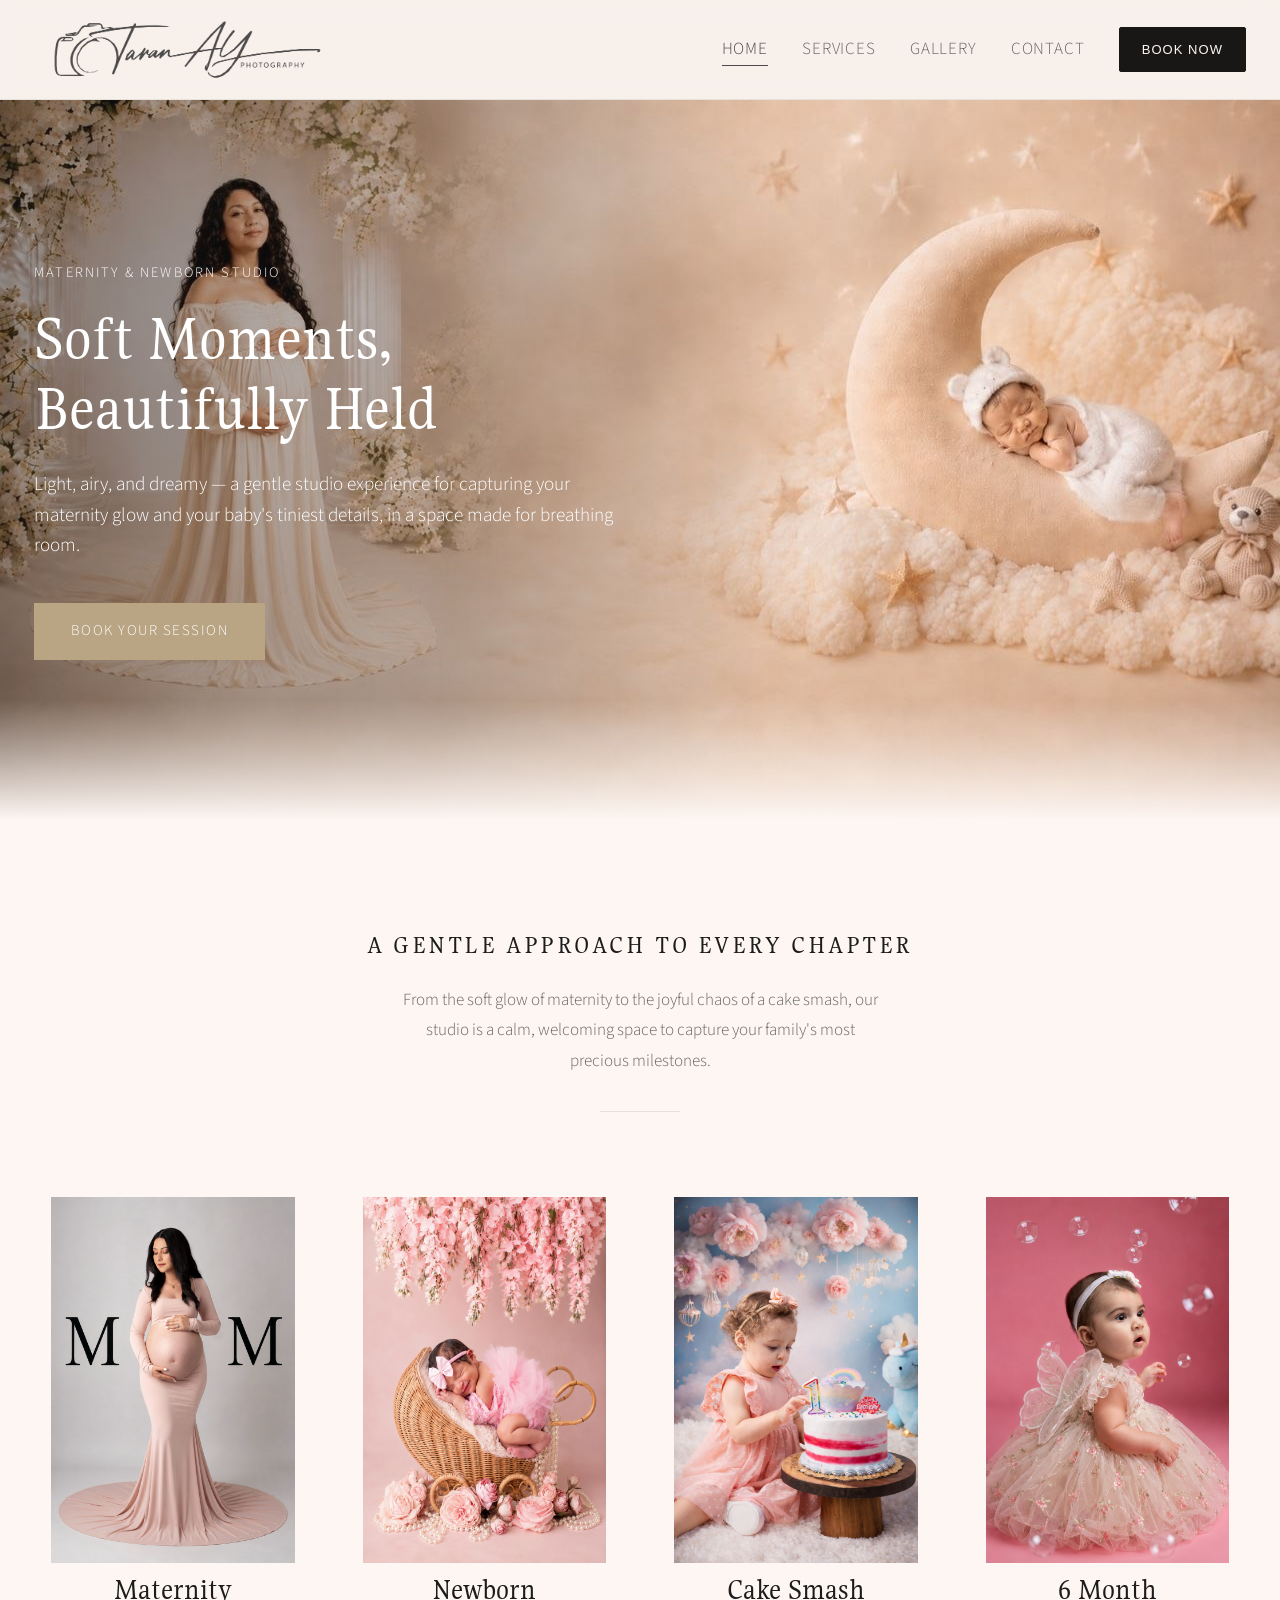
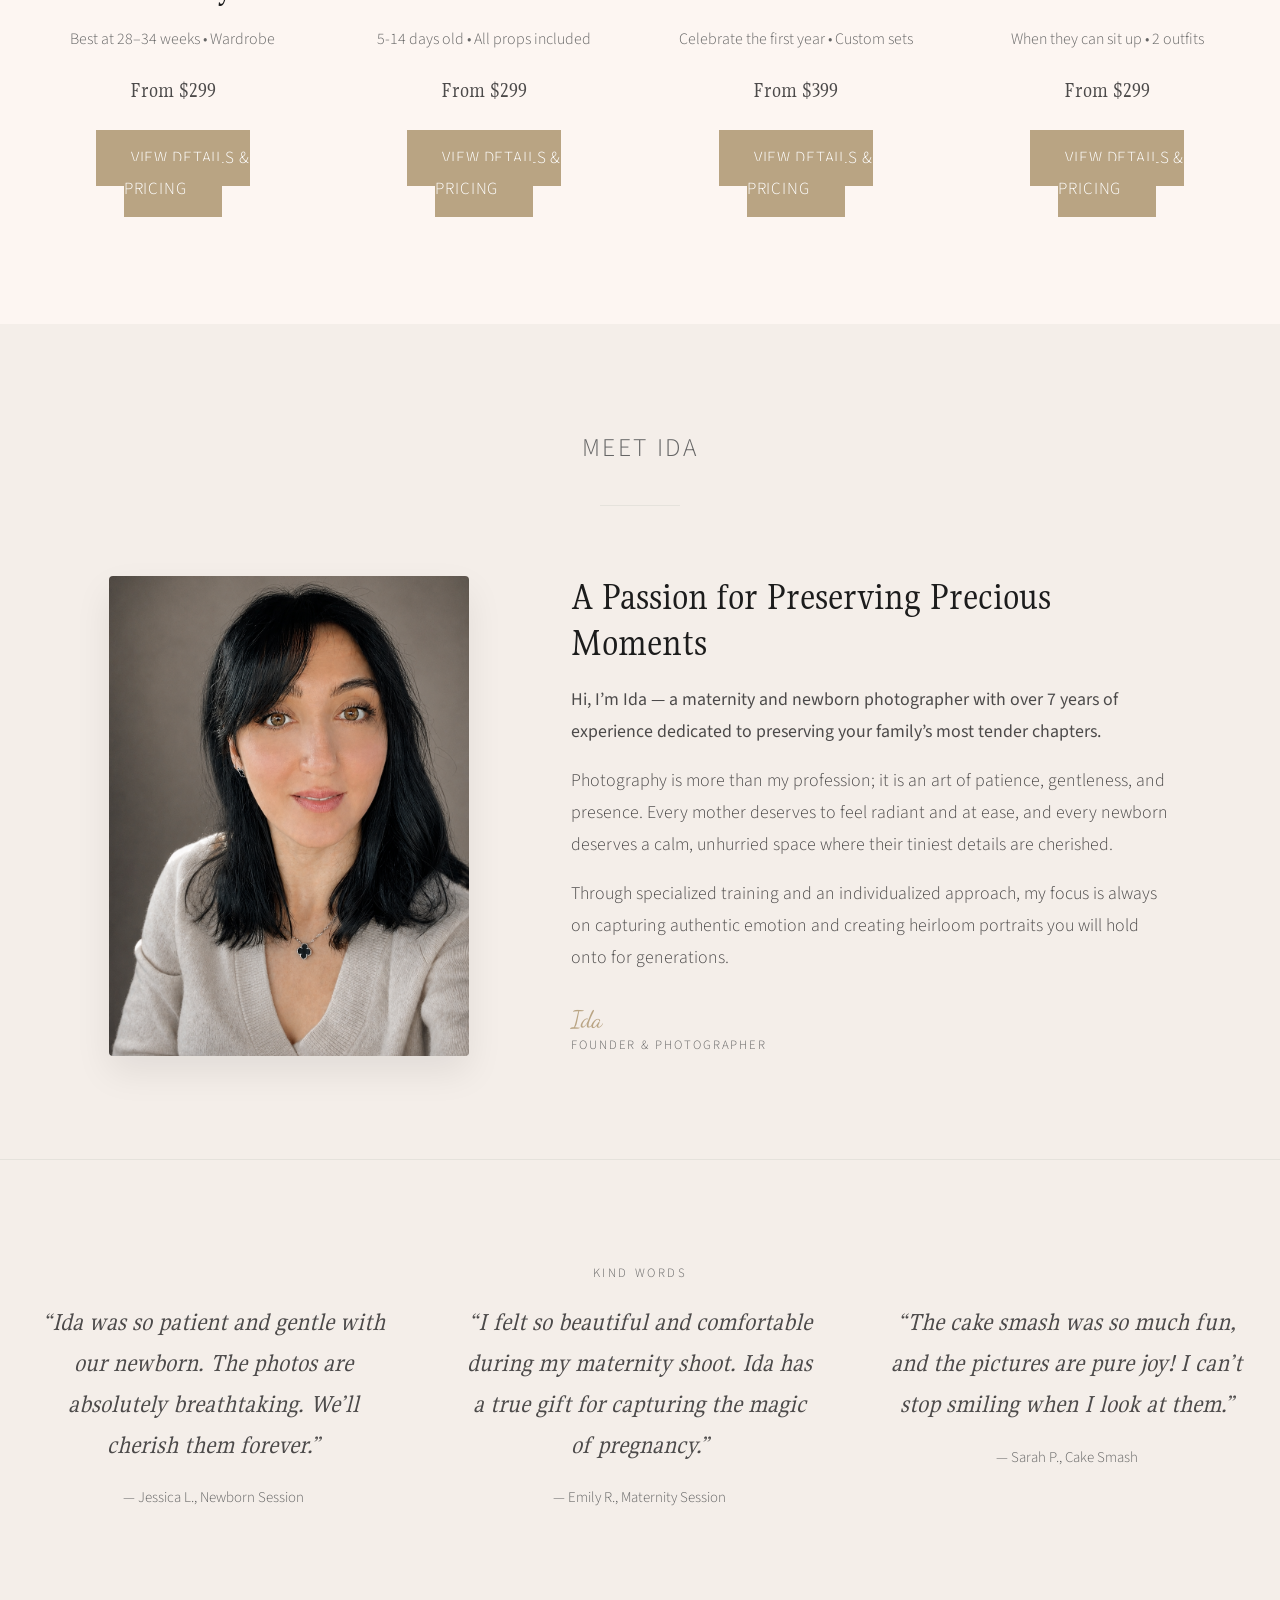
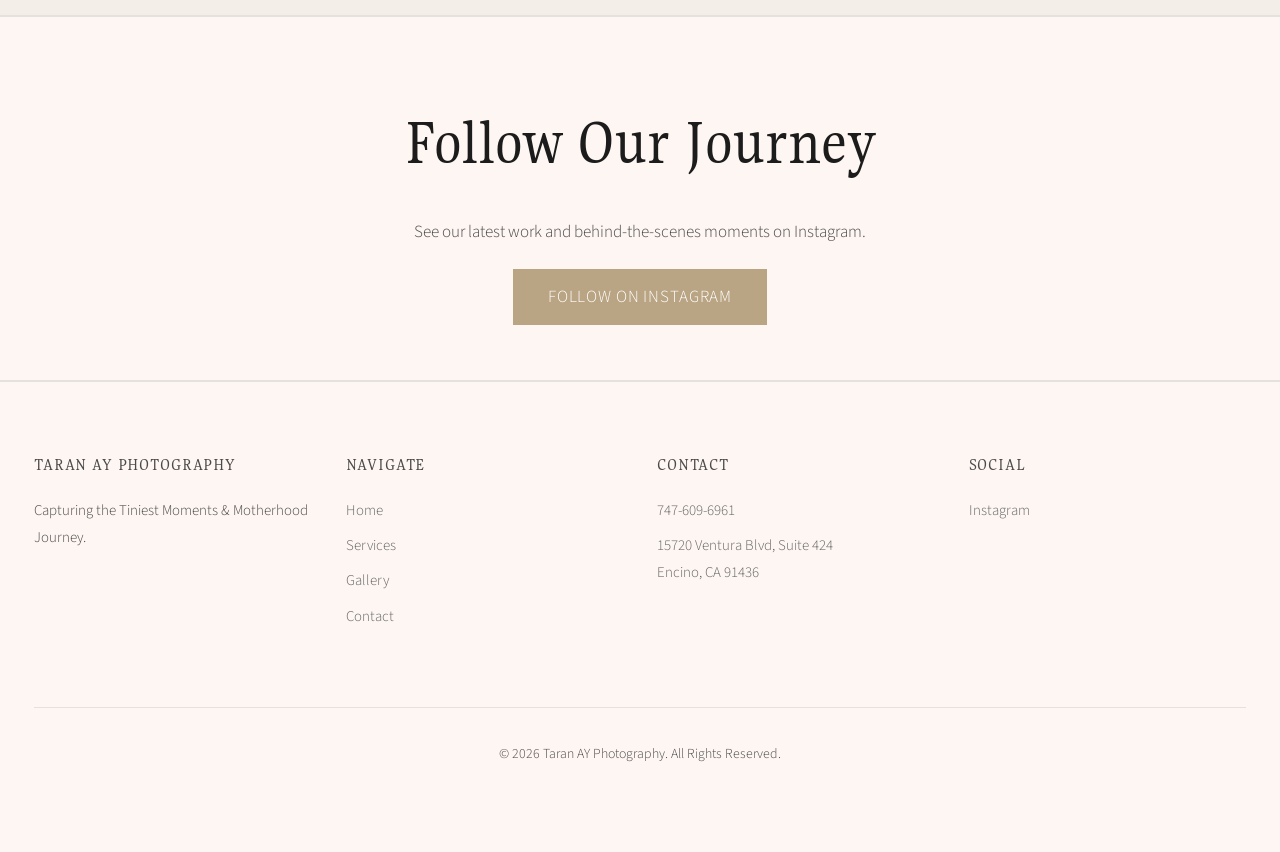
==== index.html @ 3095416c "Updated intro image." ====
<!DOCTYPE html>
<html lang="en">
<head>
  <meta charset="UTF-8">
  <meta name="viewport" content="width=device-width, initial-scale=1.0">
  <meta name="description" content="Taran AY Photography specializes in newborn, maternity, and cake smash photography.">
  <title>Taran AY Photography — Newborn, Maternity & Cake Smash</title>
  <link rel="preconnect" href="https://fonts.googleapis.com">
  <link rel="preconnect" href="https://fonts.gstatic.com" crossorigin>
  <link href="https://fonts.googleapis.com/css2?family=Gupter:wght@400&family=Source+Sans+Pro:wght@300&family=Dancing+Script:wght@400&display=swap" rel="stylesheet">
  <link rel="stylesheet" href="/css/styles.css">
</head>
<body>

  <header class="header">
    <div class="header__inner">
      <a href="/" class="logo">
        <img src="/images/logo.png" alt="Taran AY Photography Logo">
      </a>
      <nav class="nav" aria-label="Main navigation">
        <ul class="nav__list">
          <li><a href="/" class="nav__link">Home</a></li>
          <li><a href="/services" class="nav__link">Services</a></li>
          <li><a href="/gallery" class="nav__link">Gallery</a></li>
          <li><a href="/contact" class="nav__link">Contact</a></li>
          <li><a href="https://n1458700.alteg.io/" class="btn ms_booking">Book Now</a></li>
        </ul>
      </nav>
      <button class="menu-toggle" aria-label="Open menu" aria-expanded="false">
        <span class="menu-toggle__bar"></span>
        <span class="menu-toggle__bar"></span>
        <span class="menu-toggle__bar"></span>
      </button>
    </div>
  </header>

  <nav class="mobile-nav" aria-label="Mobile navigation">
    <ul class="mobile-nav__list">
      <li><a href="/" class="mobile-nav__link">Home</a></li>
      <li><a href="/services" class="mobile-nav__link">Services</a></li>
      <li><a href="/gallery" class="mobile-nav__link">Gallery</a></li>
      <li><a href="/contact" class="mobile-nav__link">Contact</a></li>
      <li><a href="https://n1458700.alteg.io/" class="btn ms_booking" style="margin-top: 1rem;">Book Now</a></li>
    </ul>
  </nav>

  <main>
    <section class="page-intro">
      <div class="page-intro__image">
        <img src="images/hero_background.jpg" alt="A beautiful vertical photograph of a mother and child">
      </div>
      <div class="page-intro__content">
        <span class="page-intro__eyebrow">Maternity &amp; Newborn Studio</span>
        <h1 class="page-intro__headline">Soft Moments, Beautifully Held</h1>
        <p class="page-intro__body">
          Light, airy, and dreamy — a gentle studio experience for capturing your maternity glow and your baby's tiniest details, in a space made for breathing room.
        </p>
        <a href="https://n1458700.alteg.io/" class="page-intro__btn">Book Your Session</a>
      </div>
    </section>

    <section class="section category-showcase-section">
      <div class="container">
        <div class="section-heading">
          <h2>A Gentle Approach to Every Chapter</h2>
          <p>From the soft glow of maternity to the joyful chaos of a cake smash, our studio is a calm, welcoming space to capture your family's most precious milestones.</p>
          <div class="divider"></div>
        </div>
        <div class="category-showcase">
          <div class="service-card">
            <a href="/services#maternity"><img src="/images/maternity.png" alt="An expectant mother during a maternity photoshoot" class="service-card__image"></a>
            <h3 class="service-card__title">Maternity</h3>
            <p class="service-card__desc">Best at 28–34 weeks • Wardrobe</p>
            <p class="service-card__price">From $299</p>
            <div class="service-card__actions">
              <a href="/services#maternity" class="btn">View Details & Pricing</a>
            </div>
          </div>
          <div class="service-card">
            <a href="/services#newborn"><img src="/images/newborn.png" alt="A sleeping newborn baby" class="service-card__image"></a>
            <h3 class="service-card__title">Newborn</h3>
            <p class="service-card__desc">5-14 days old • All props included</p>
            <p class="service-card__price">From $299</p>
            <div class="service-card__actions">
              <a href="/services#newborn" class="btn">View Details & Pricing</a>
            </div>
          </div>
          <div class="service-card">
            <a href="/services#cakesmash"><img src="/images/cakesmash.png" alt="A baby enjoying a cake smash" class="service-card__image"></a>
            <h3 class="service-card__title">Cake Smash</h3>
            <p class="service-card__desc">Celebrate the first year • Custom sets</p>
            <p class="service-card__price">From $399</p>
            <div class="service-card__actions">
              <a href="/services#cakesmash" class="btn">View Details & Pricing</a>
            </div>
          </div>
          <div class="service-card">
            <a href="/services#milestone"><img src="/images/6_month.png" alt="A 6-month old baby milestone photo" class="service-card__image"></a>
            <h3 class="service-card__title">6 Month</h3>
            <p class="service-card__desc">When they can sit up • 2 outfits</p>
            <p class="service-card__price">From $299</p>
            <div class="service-card__actions">
              <a href="/services#milestone" class="btn">View Details & Pricing</a>
            </div>
          </div>
        </div>
      </div>
    </section>

    <section class="section about-me section--alternate" id="about">
  <div class="container">
    <div class="section-heading">
      <h2 class="eyebrow">Meet Ida</h2>
      <div class="divider"></div>
    </div>

    <div class="about-me__grid">
      <div class="about-me__image-wrapper">
        <img src="/images/ida-portrait.png" alt="Portrait of Ida, Maternity and Newborn Photographer" class="about-me__image">
      </div>

      <div class="about-me__content">
        <h3 class="about-me__title">A Passion for Preserving Precious Moments</h3>

        <p class="about-me__lead">
          Hi, I’m Ida — a maternity and newborn photographer with over 7 years of experience dedicated to preserving your family’s most tender chapters.
        </p>

        <p>
          Photography is more than my profession; it is an art of patience, gentleness, and presence. Every mother deserves to feel radiant and at ease, and every newborn deserves a calm, unhurried space where their tiniest details are cherished.
        </p>

        <p>
          Through specialized training and an individualized approach, my focus is always on capturing authentic emotion and creating heirloom portraits you will hold onto for generations.
        </p>

        <div class="about-me__footer">
          <span class="about-me__signature">Ida</span>
          <span class="about-me__role">Founder & Photographer</span>
        </div>
      </div>
    </div>
  </div>
</section>

    <section class="section testimonials section--alternate">
        <div class="container">
            <h2 class="text-center eyebrow">Kind Words</h2>
            <div class="testimonials__grid">
                <div class="testimonial-card">
                    <blockquote>“Ida was so patient and gentle with our newborn. The photos are absolutely breathtaking. We’ll cherish them forever.”</blockquote>
                    <cite>— Jessica L., Newborn Session</cite>
                </div>
                <div class="testimonial-card">
                    <blockquote>“I felt so beautiful and comfortable during my maternity shoot. Ida has a true gift for capturing the magic of pregnancy.”</blockquote>
                    <cite>— Emily R., Maternity Session</cite>
                </div>
                <div class="testimonial-card">
                    <blockquote>“The cake smash was so much fun, and the pictures are pure joy! I can’t stop smiling when I look at them.”</blockquote>
                    <cite>— Sarah P., Cake Smash</cite>
                </div>
            </div>
        </div>
    </section>

    <section class="cta-banner">
      <div class="container">
        <h2>Follow Our Journey</h2>
        <p>See our latest work and behind-the-scenes moments on Instagram.</p>
        <a href="https://www.instagram.com/taran_ay_photography/" class="btn" target="_blank" rel="noopener noreferrer">Follow on Instagram</a>
      </div>
    </section>
  </main>

  <footer class="footer">
    <div class="container">
      <div class="footer__grid">
        <div class="footer__column">
          <h4>Taran AY Photography</h4>
          <p>Capturing the Tiniest Moments & Motherhood Journey.</p>
        </div>
        <div class="footer__column">
          <h4>Navigate</h4>
          <ul>
            <li><a href="/">Home</a></li>
            <li><a href="/services">Services</a></li>
            <li><a href="/gallery">Gallery</a></li>
            <li><a href="/contact">Contact</a></li>
          </ul>
        </div>
        <div class="footer__column">
          <h4>Contact</h4>
          <ul>
            <li><a href="tel:747-609-6961">747-609-6961</a></li>
            <li>15720 Ventura Blvd, Suite 424<br>Encino, CA 91436</li>
          </ul>
        </div>
        <div class="footer__column">
          <h4>Social</h4>
          <div class="footer-social">
            <a href="https://www.instagram.com/taran_ay_photography/" target="_blank" rel="noopener noreferrer">Instagram</a>
          </div>
        </div>
      </div>
      <div class="footer__bottom">
        <p>&copy; <span id="year"></span> Taran AY Photography. All Rights Reserved.</p>
      </div>
    </div>
  </footer>
  <script type="text/javascript" src="https://w1458700.alteg.io/widgetJS" charset="UTF-8"></script>
  <script src="/js/main.js"></script>
</body>
</html>
---- css/styles.css ----
/* =============================================
   Taran AY Photography — Global Stylesheet
   ============================================= */

/* --- CSS Custom Properties --- */
:root {
  --color-bg: #fdf6f2;
  --color-text: #4c4a4a;
  --color-text-secondary: #666666;
  --color-accent: #b9a483;
  --color-border: #E5E2DC;
  --color-white: #FFFFFF;
  --color-cta-dark: #181716;
  --color-headings: #1C1C1C;
  --color-bg-alt: #F4EEE9;

  --font-heading: 'Gupter', serif;
  --font-body: 'Source Sans Pro', sans-serif;
  --font-script: 'Dancing Script', cursive;

  --space-xs: 0.5rem;
  --space-sm: 1rem;
  --space-md: 2rem;
  --space-lg: 4rem;
  --space-xl: 6rem;

  --header-height: 100px;
  --transition: 0.4s cubic-bezier(0.25, 0.8, 0.25, 1);
  --max-width: 1400px;
}

/* --- Reset & Base --- */
*, *::before, *::after { box-sizing: border-box; margin: 0; padding: 0; }
html { scroll-behavior: smooth; font-size: 17px; }
body {
  font-family: var(--font-body);
  font-weight: 300;
  line-height: 1.8;
  color: var(--color-text);
  background-color: var(--color-bg);
  -webkit-font-smoothing: antialiased;
  -moz-osx-font-smoothing: grayscale;
}
img { max-width: 100%; height: auto; display: block; }
a { color: inherit; text-decoration: none; }
ul { list-style: none; }
button { font-family: inherit; cursor: pointer; border: none; background: none; }

/* --- Typography --- */
h1, h2, h3, h4 {
  font-family: var(--font-heading);
  font-weight: 400;
  color: var(--color-headings);
}
h1 { font-size: clamp(3rem, 6vw, 5.5rem); }
h2 { font-size: clamp(2.5rem, 5vw, 4rem); }
h3 { font-size: clamp(1.75rem, 4vw, 2.5rem); }
h4 { font-size: clamp(1.25rem, 3vw, 1.75rem); }
p { margin-bottom: var(--space-sm); color: var(--color-text); }
.lead { font-size: 1.125rem; max-width: 60ch; color: var(--color-text-secondary); }
.eyebrow {
  font-family: var(--font-body);
  font-size: 0.75rem;
  font-weight: 300;
  letter-spacing: 0.2em;
  text-transform: uppercase;
  margin-bottom: var(--space-sm);
  color: var(--color-text-secondary);
}
a.text-link {
  color: var(--color-text);
  border-bottom: 1px solid var(--color-text);
  transition: opacity var(--transition);
}
a.text-link:hover {
  opacity: 0.7;
}

/* --- Layout & Utilities --- */
.container { width: 100%; max-width: var(--max-width); margin: 0 auto; padding: 0 var(--space-md); }
.section { padding: var(--space-xl) 0; background-color: var(--color-bg); }
.section--alternate { background-color: var(--color-bg-alt); }
.text-center { text-align: center; }
.divider { width: 80px; height: 1px; background-color: var(--color-border); margin: var(--space-md) auto; }
main { padding-top: var(--header-height); }

/* --- Header & Navigation --- */
.header { position: fixed; top: 0; left: 0; right: 0; z-index: 1000; height: var(--header-height); background-color: rgba(247, 239, 234, 0.85); backdrop-filter: blur(10px); -webkit-backdrop-filter: blur(10px); border-bottom: 1px solid var(--color-border); }
.header__inner { display: flex; align-items: center; justify-content: space-between; height: 100%; padding: 0 var(--space-md); max-width: var(--max-width); margin: 0 auto; }
.logo img { height: 140px; width: auto; }
.nav { display: none; }
.nav__list { display: flex; align-items: center; gap: var(--space-md); }
.nav__link {
  font-size: 1rem;
  letter-spacing: 0.05em;
  text-transform: uppercase;
  transition: color var(--transition);
  padding-bottom: 4px;
  border-bottom: 1px solid transparent;
  color: var(--color-text-secondary);
}
.nav__link:hover { opacity: 0.7; }
.nav__link.nav-active {
  color: var(--color-text);
  border-bottom: 1px solid var(--color-text);
}


/* --- Buttons & CTAs --- */
.btn { font-size: 1rem; letter-spacing: 0.05em; text-transform: uppercase; padding: 0.875rem 2rem; border: 1px solid var(--color-accent); background-color: var(--color-accent); color: var(--color-white); transition: all var(--transition); }
.btn:hover { background-color: transparent; color: var(--color-accent); }

.nav .btn {
  background: var(--color-cta-dark);
  color: var(--color-bg);
  border-color: var(--color-cta-dark);
  padding: 10px 22px;
  border-radius: 2px;
  font-family: 'Montserrat', sans-serif;
  font-size: 13px;
  letter-spacing: .08em;
  min-height: 44px;
  display: inline-flex;
  align-items: center;
}
.nav .btn:hover {
  background: var(--color-accent);
  color: var(--color-white);
  border-color: var(--color-accent);
}

.cta-trust {
  font-size: 12px;
  color: var(--color-text-secondary);
  margin-top: 8px;
  text-align: center;
}

/* --- Mobile Menu --- */
.menu-toggle { display: flex; flex-direction: column; justify-content: center; gap: 6px; width: 28px; height: 28px; z-index: 1001; }
.menu-toggle__bar { display: block; width: 100%; height: 1px; background-color: var(--color-text); transition: transform 0.3s ease, opacity 0.3s ease; }
.menu-toggle--open .menu-toggle__bar:nth-child(1) { transform: translateY(7px) rotate(45deg); }
.menu-toggle--open .menu-toggle__bar:nth-child(2) { opacity: 0; }
.menu-toggle--open .menu-toggle__bar:nth-child(3) { transform: translateY(-7px) rotate(-45deg); }
.mobile-nav { position: fixed; inset: 0; z-index: 999; background-color: var(--color-bg); display: flex; flex-direction: column; align-items: center; justify-content: center; opacity: 0; visibility: hidden; transition: opacity var(--transition), visibility var(--transition); }
.mobile-nav--open { opacity: 1; visibility: visible; }
.mobile-nav__list { text-align: center; }
.mobile-nav__link { display: block; font-size: 2.5rem; padding: var(--space-xs) 0; }

@media (min-width: 768px) {
  .nav { display: block; }
  .menu-toggle { display: none; }
}

/* --- Page Intro Section --- */
.page-intro {
  padding: var(--space-lg) var(--space-md);
  background-color: var(--color-bg);
  display: flex;
  flex-direction: column;
  align-items: center;
}

.page-intro__image {
  display: block; /* Show on mobile */
  width: 100%;
  max-width: 600px;
  margin-bottom: var(--space-lg);
}

.page-intro__image img {
  box-shadow: none;
}

.page-intro__content {
  text-align: left;
  width: 100%;
  max-width: 600px;
}

@media (max-width: 767px) {
  .page-intro {
    padding: var(--space-md) var(--space-sm);
  }
  .page-intro__image {
    margin-bottom: var(--space-md);
  }
  .page-intro__content {
    padding-right: 90px; /* clears the floating widget's footprint */
  }
  .page-intro__body {
    margin-bottom: var(--space-sm);
  }
}

@media (min-width: 992px) {
  .page-intro {
    background-image: url('/images/hero_background.jpg');
    background-size: cover;
    background-position: center 15%;
    min-height: 80vh;
    min-height: max(80vh, 700px);
    align-items: flex-start;
    justify-content: center;
    position: relative;
  }
  .page-intro__image {
    display: none; /* Hide on desktop */
  }
  .page-intro::before {
    content: "";
    position: absolute;
    inset: 0;
    background: linear-gradient(
      to right,
      rgba(28,28,28,0.45) 0%,
      rgba(28,28,28,0.25) 35%,
      transparent 60%
    );
    z-index: 1;
  }
  .page-intro::after {
    content: "";
    position: absolute;
    left: 0; right: 0; bottom: 0;
    height: 120px;
    background: linear-gradient(to bottom, transparent, var(--color-bg));
    z-index: 1;
    pointer-events: none;
  }
  .page-intro__content {
    position: relative;
    z-index: 2;
  }
  .page-intro__eyebrow,
  .page-intro__headline,
  .page-intro__body {
    color: var(--color-white);
  }
  .page-intro__btn {
    background-color: var(--color-cta-dark);
    border-color: var(--color-cta-dark);
    color: var(--color-white);
  }
  .page-intro__btn:hover {
    background-color: var(--color-accent);
    border-color: var(--color-accent);
  }
}

.page-intro__eyebrow {
  display: block;
  font-size: 0.85rem;
  letter-spacing: 0.15em;
  text-transform: uppercase;
  margin-bottom: 1rem;
}

.page-intro__headline {
  font-size: clamp(2.5rem, 5vw, 4rem);
  line-height: 1.1;
  font-weight: 400;
  margin-bottom: 1.5rem;
}

.page-intro__body {
  font-size: 1.125rem;
  line-height: 1.6;
  margin-bottom: 2.5rem;
}

.page-intro__btn {
  display: inline-block;
  padding: 14px 36px;
  background-color: var(--color-accent);
  border: 1px solid var(--color-accent);
  color: var(--color-white);
  text-transform: uppercase;
  letter-spacing: 0.1em;
  font-size: 0.875rem;
  text-decoration: none;
  transition: all 0.3s ease;
}

.page-intro__btn:hover {
  background-color: transparent;
  color: var(--color-accent);
}

/* --- Section Heading --- */
.section-heading {
  text-align: center;
  margin-bottom: var(--space-lg);
}
.section-heading h2 {
  font-size: 1.5rem;
  letter-spacing: 0.1em;
  text-transform: uppercase;
  margin-bottom: var(--space-sm);
}
.section-heading p {
  max-width: 60ch;
  margin-left: auto;
  margin-right: auto;
  color: var(--color-text-secondary);
}
.section-heading .divider {
  margin-top: var(--space-md);
}


/* --- About Me Section --- */
.about-me__grid {
  display: grid;
  grid-template-columns: 1fr;
  gap: var(--space-lg);
  align-items: center;
}
@media (min-width: 768px) {
  .about-me__grid {
   grid-template-columns: 360px minmax(auto, 600px);
   justify-content: center; /* Centers the image and text block together */
   gap: var(--space-xl);
  }
}
.about-me__image-wrapper {
  position: relative;
  max-width: 360px;
  margin: 0 auto;
}
.about-me__image {
  position: relative;
  z-index: 1;
  aspect-ratio: 3 / 4;
  object-fit: cover;
  border-radius: 4px;
  box-shadow: 0 16px 36px rgba(0, 0, 0, 0.08);
}

.about-me__title {
  font-size: clamp(1.8rem, 3vw, 2.5rem); /* Slightly larger */
  margin-bottom: var(--space-sm);
  line-height: 1.2;
}

.about-me__lead {
  font-size: 1.2rem; /* Increased size */
  line-height: 1.6;
  color: var(--color-headings);
  margin-bottom: var(--space-md); /* More breathing room below */
  font-weight: 400; /* Bump up from the global 300 to add contrast */
}

.about-me__content p {
  font-size: 1.05rem; /* Slight bump in readability */
  line-height: 1.8;
  color: var(--color-text);
  margin-bottom: var(--space-sm);
}

.about-me__footer {
  margin-top: var(--space-md);
  display: flex;
  flex-direction: column;
  gap: 2px;
}

.about-me__signature {
  font-family: var(--font-script);
  font-size: 1.4rem;
  color: var(--color-accent);
  line-height: 1;
}

.about-me__role {
  font-size: 0.75rem;
  letter-spacing: 0.15em;
  text-transform: uppercase;
  color: var(--color-text-secondary);
}

/* --- Category Showcase (Home) --- */
.category-showcase {
  display: grid;
  grid-template-columns: repeat(2, 1fr);
  gap: var(--space-md);
}
@media (min-width: 992px) {
  .category-showcase {
    grid-template-columns: repeat(4, 1fr);
  }
}
.category-card { position: relative; text-align: center; }
.category-card__image {
  aspect-ratio: 3 / 4;
  object-fit: cover;
  margin-bottom: var(--space-sm);
}
.service-card {
  text-align: center;
  display: flex;
  flex-direction: column;
  padding: var(--space-sm);
}
.service-card__title {
  font-size: 1.75rem;
  margin-bottom: var(--space-xs);
}
.service-card__desc {
  font-size: 0.9375rem;
  color: var(--color-text-secondary);
}
.service-card__price {
  font-size: 1.25rem;
  font-family: var(--font-heading);
}
.service-card__actions {
  margin-top: auto;
  padding-top: var(--space-sm);
}
.service-card .btn {
  width: 100%;
  margin-bottom: var(--space-sm);
}
.service-card__gallery-link {
  font-size: 0.8125rem;
  letter-spacing: 0.05em;
  text-transform: uppercase;
}
.service-card__gallery-link:hover {
  opacity: 0.7;
}


/* --- Testimonials Section --- */
.testimonials {
  border-top: 1px solid var(--color-border);
  border-bottom: 1px solid var(--color-border);
}
.testimonials__grid {
  display: grid;
  grid-template-columns: 1fr;
  gap: var(--space-lg);
}
@media (min-width: 992px) {
  .testimonials__grid {
    grid-template-columns: repeat(3, 1fr);
  }
}
.testimonial-card {
  text-align: center;
}
.testimonial-card blockquote {
  font-family: var(--font-heading);
  font-style: italic;
  font-size: 1.5rem;
  line-height: 1.6;
  margin-bottom: var(--space-sm);
}
.testimonial-card cite {
  font-family: var(--font-body);
  font-size: 0.875rem;
  color: var(--color-text-secondary);
  font-style: normal;
}

/* --- CTA Banner --- */
.cta-banner { text-align: center; padding: var(--space-lg) var(--space-md); background-color: transparent; border-top: 1px solid var(--color-border); border-bottom: 1px solid var(--color-border); }
.cta-banner h2 { margin-bottom: var(--space-sm); }
.cta-banner p { margin-bottom: var(--space-md); max-width: 500px; margin-left: auto; margin-right: auto; }

/* --- Services Page --- */
.page-hero { text-align: center; padding: var(--space-lg) 0; border-bottom: 1px solid var(--color-border); }
.page-hero h1 { margin-bottom: var(--space-sm); }
.pricing-grid { display: grid; grid-template-columns: 1fr; gap: var(--space-md); }
@media (min-width: 768px) { .pricing-grid { grid-template-columns: repeat(2, 1fr); } }
.pricing-card { border: 1px solid var(--color-border); padding: var(--space-md); display: flex; flex-direction: column; background-color: var(--color-white); }
.pricing-card__header { text-align: center; border-bottom: 1px solid var(--color-border); padding-bottom: var(--space-md); margin-bottom: var(--space-md); }
.pricing-card__title { font-size: 1.25rem; text-transform: uppercase; letter-spacing: 0.1em; }
.pricing-card__price { font-size: 3rem; margin-top: var(--space-xs); }
.pricing-card__features { flex-grow: 1; margin-bottom: var(--space-md); }
.pricing-card__features li { font-size: 0.9375rem; margin-bottom: var(--space-sm); display: flex; align-items: flex-start; }
.pricing-card__features li::before { content: '•'; color: var(--color-border); margin-right: var(--space-sm); font-size: 1.25rem; line-height: 1.5; }
.pricing-card .btn { width: 100%; text-align: center; }

.service-gallery-grid {
  display: grid;
  grid-template-columns: repeat(2, 1fr);
  gap: var(--space-sm);
  margin-top: var(--space-lg);
}
@media (min-width: 768px) {
  .service-gallery-grid {
    grid-template-columns: repeat(3, 1fr);
  }
}
.service-gallery-grid img {
  aspect-ratio: 1;
  object-fit: cover;
}

/* --- Gallery Page --- */
.gallery-grid { display: grid; grid-template-columns: 1fr; gap: var(--space-sm); }
@media (min-width: 576px) { .gallery-grid { grid-template-columns: repeat(2, 1fr); } }
@media (min-width: 992px) { .gallery-grid { grid-template-columns: repeat(3, 1fr); gap: var(--space-md); } }
.gallery-item { position: relative; overflow: hidden; aspect-ratio: 3 / 4; }
.gallery-item img { width: 100%; height: 100%; object-fit: cover; transition: transform var(--transition); }
.gallery-item:hover img { transform: scale(1.05); }

/* --- Contact Page --- */
.contact-grid { display: grid; grid-template-columns: 1fr; gap: var(--space-lg); }
@media (min-width: 992px) { .contact-grid { grid-template-columns: repeat(2, 1fr); } }
.contact-details__block { margin-bottom: var(--space-md); }
.contact-details__block h4 { font-size: 0.875rem; letter-spacing: 0.15em; text-transform: uppercase; margin-bottom: var(--space-sm); }
.contact-details__block p, .contact-details__block a { font-size: 1rem; }
.social-links { display: flex; gap: var(--space-md); margin-top: var(--space-sm); }
.social-links a { text-transform: uppercase; font-size: 0.875rem; letter-spacing: 0.1em; transition: color var(--transition); }
.social-links a:hover { opacity: 0.7; }

/* --- Footer --- */
.footer {
  padding: var(--space-lg) 0;
  border-top: 1px solid var(--color-border);
  font-size: 0.875rem;
  color: var(--color-text-secondary);
}
.footer__grid {
  display: grid;
  grid-template-columns: 1fr;
  gap: var(--space-md);
  text-align: center;
}
@media (min-width: 768px) {
  .footer__grid {
    grid-template-columns: repeat(4, 1fr);
    text-align: left;
  }
}
.footer__column h4 {
  font-family: var(--font-heading);
  font-size: 1rem;
  letter-spacing: 0.05em;
  text-transform: uppercase;
  margin-bottom: var(--space-sm);
  color: var(--color-text);
}
.footer__column ul { padding: 0; list-style: none; }
.footer__column li { margin-bottom: var(--space-xs); }
.footer__column a { transition: opacity var(--transition); }
.footer__column a:hover { opacity: 0.7; }
.footer__bottom {
  margin-top: var(--space-lg);
  padding-top: var(--space-md);
  border-top: 1px solid var(--color-border);
  text-align: center;
  font-size: 0.8125rem;
}
.footer-social { display: flex; gap: var(--space-md); justify-content: center; }
@media (min-width: 768px) {
  .footer-social { justify-content: flex-start; }
}

/* --- Floating Widget Fix --- */
.y-widget-button {
  min-width: 84px;
  min-height: 84px;
  padding: 8px;
  white-space: nowrap;
  font-size: 11px;
}
body.footer-visible .y-widget-button {
  transform: translateY(-150px);
}
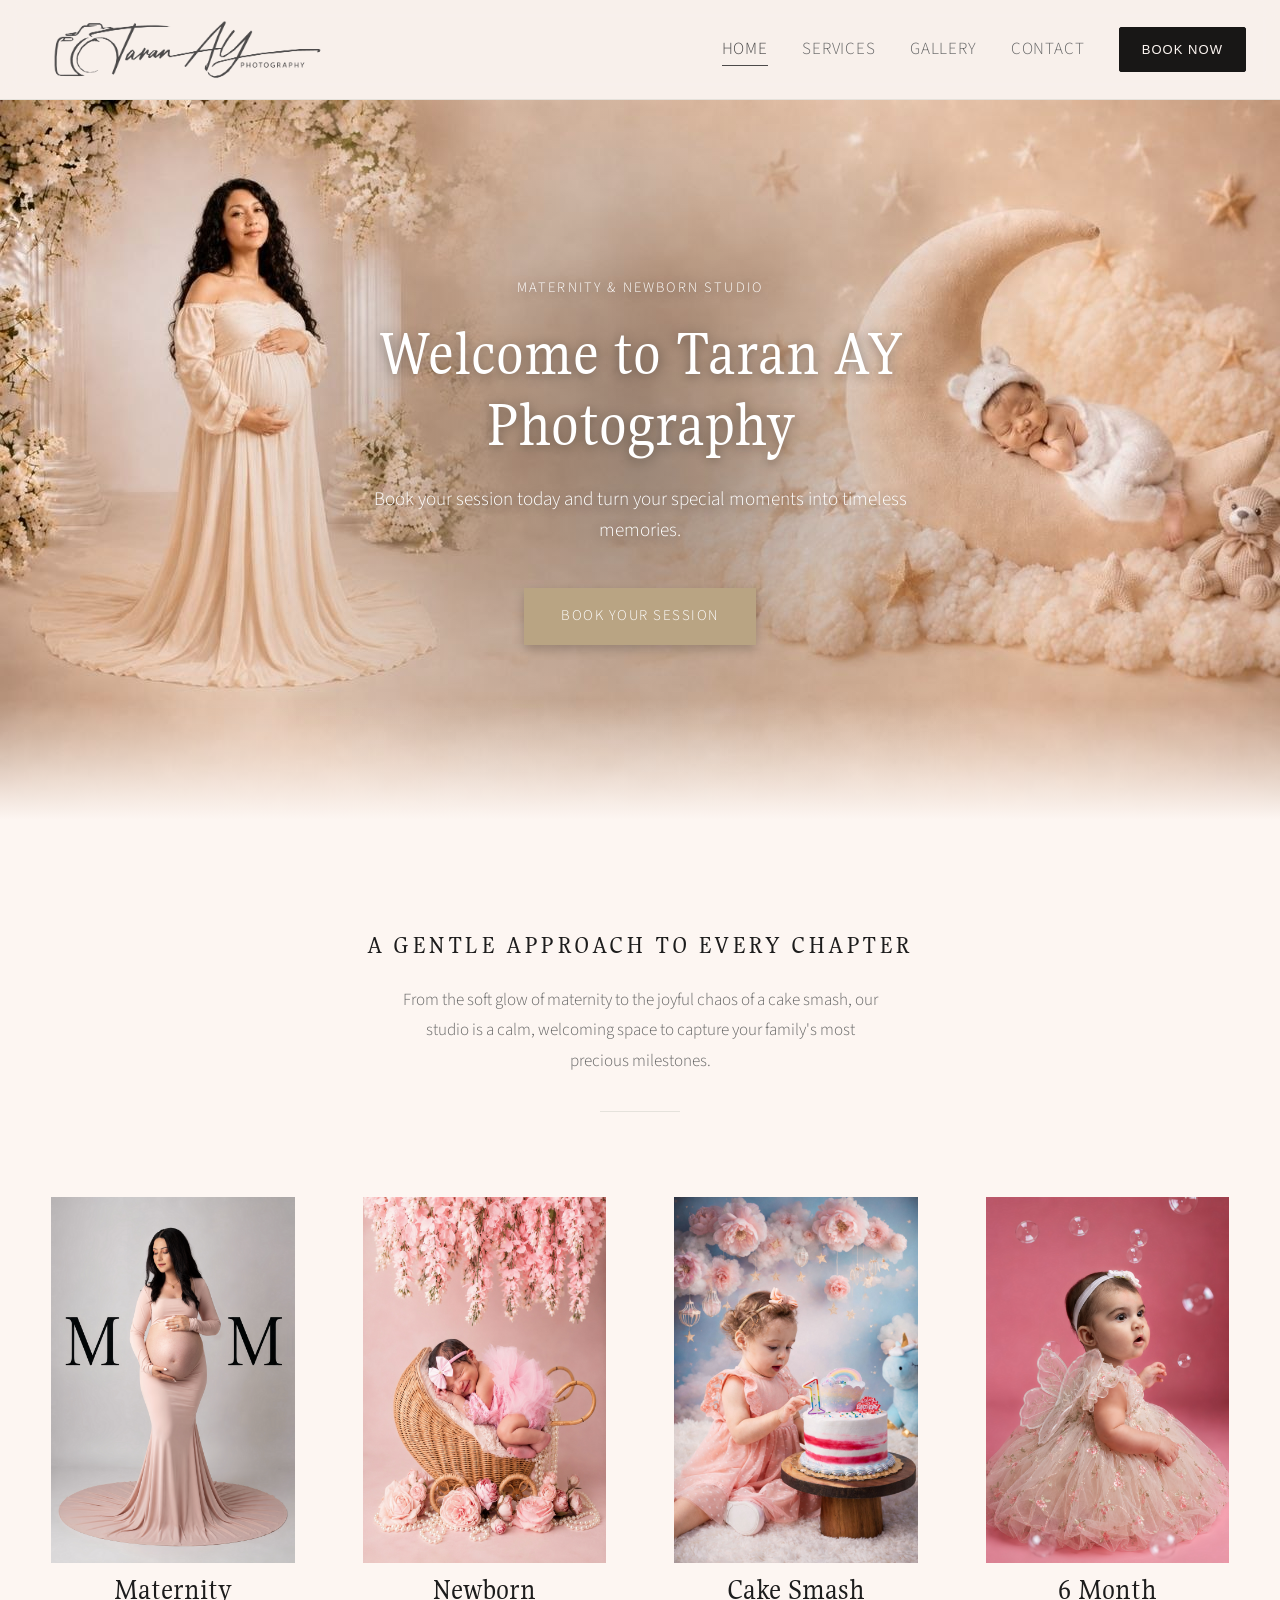
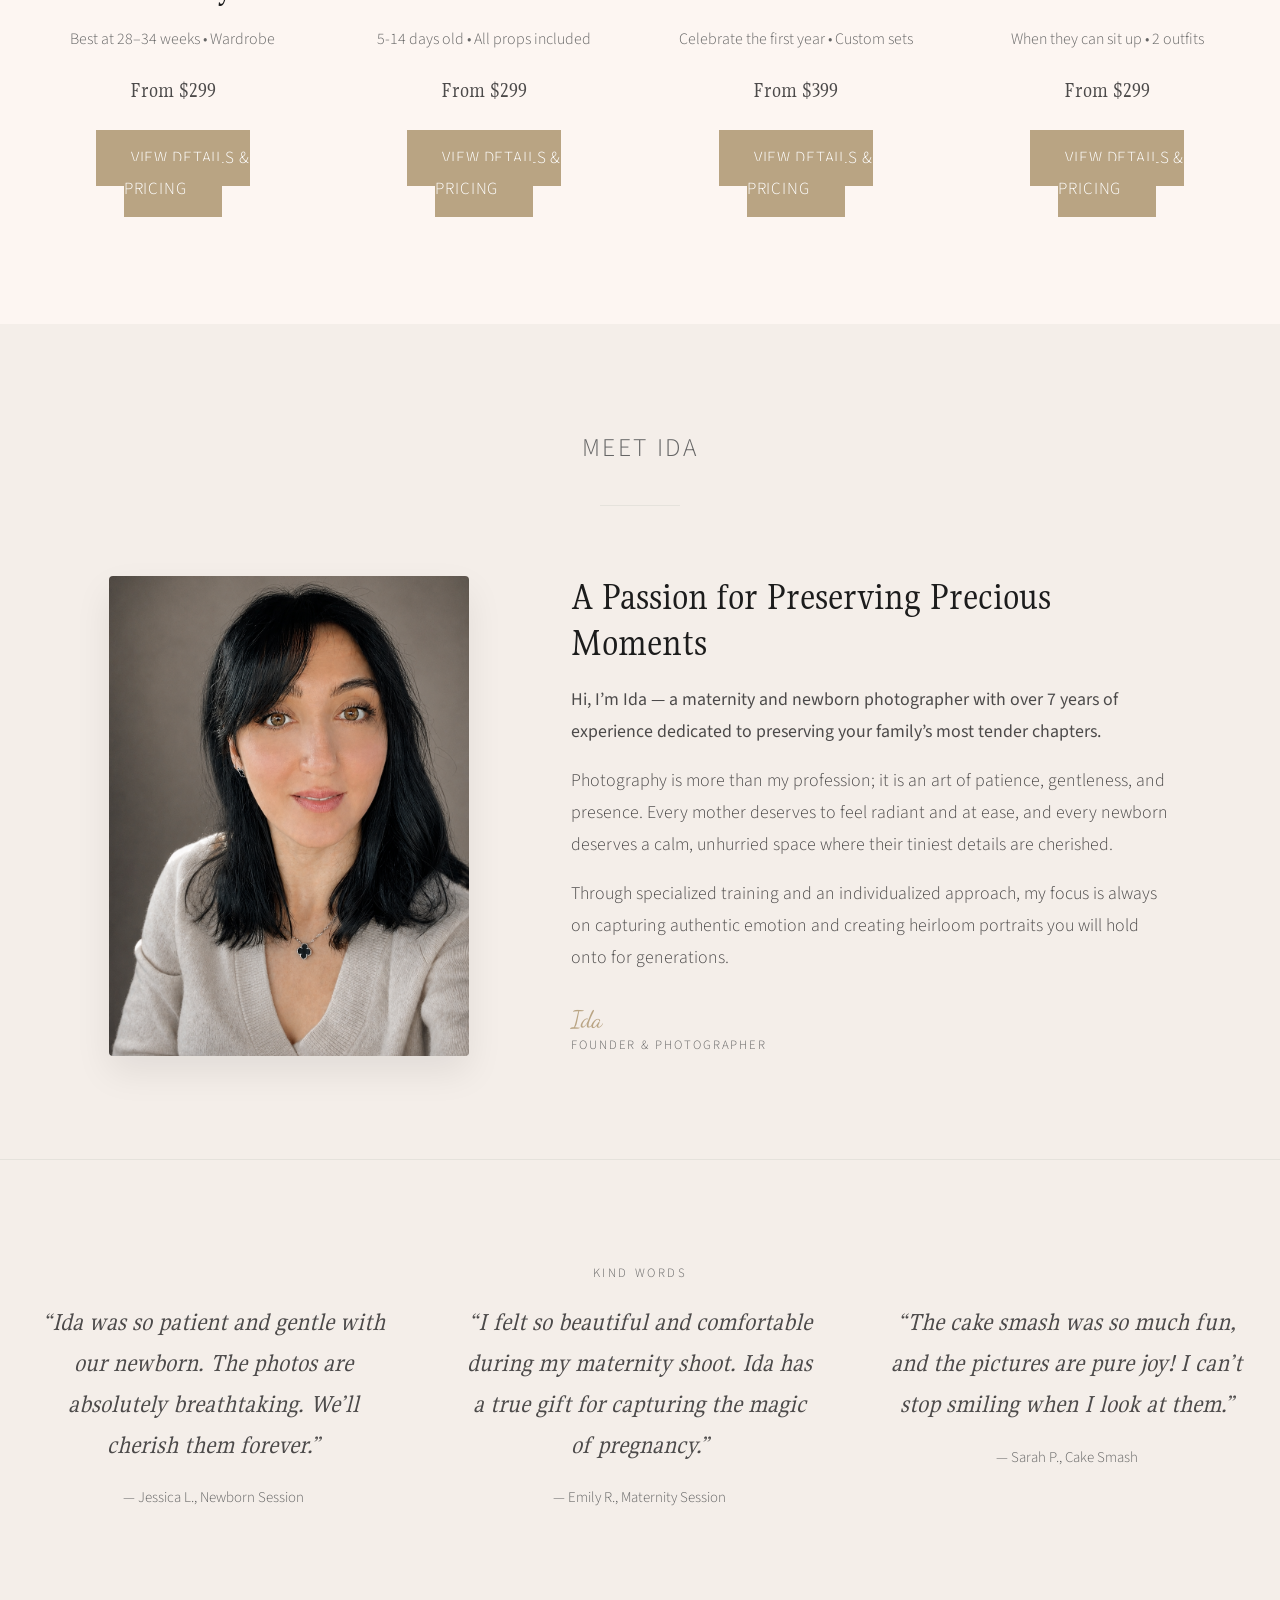
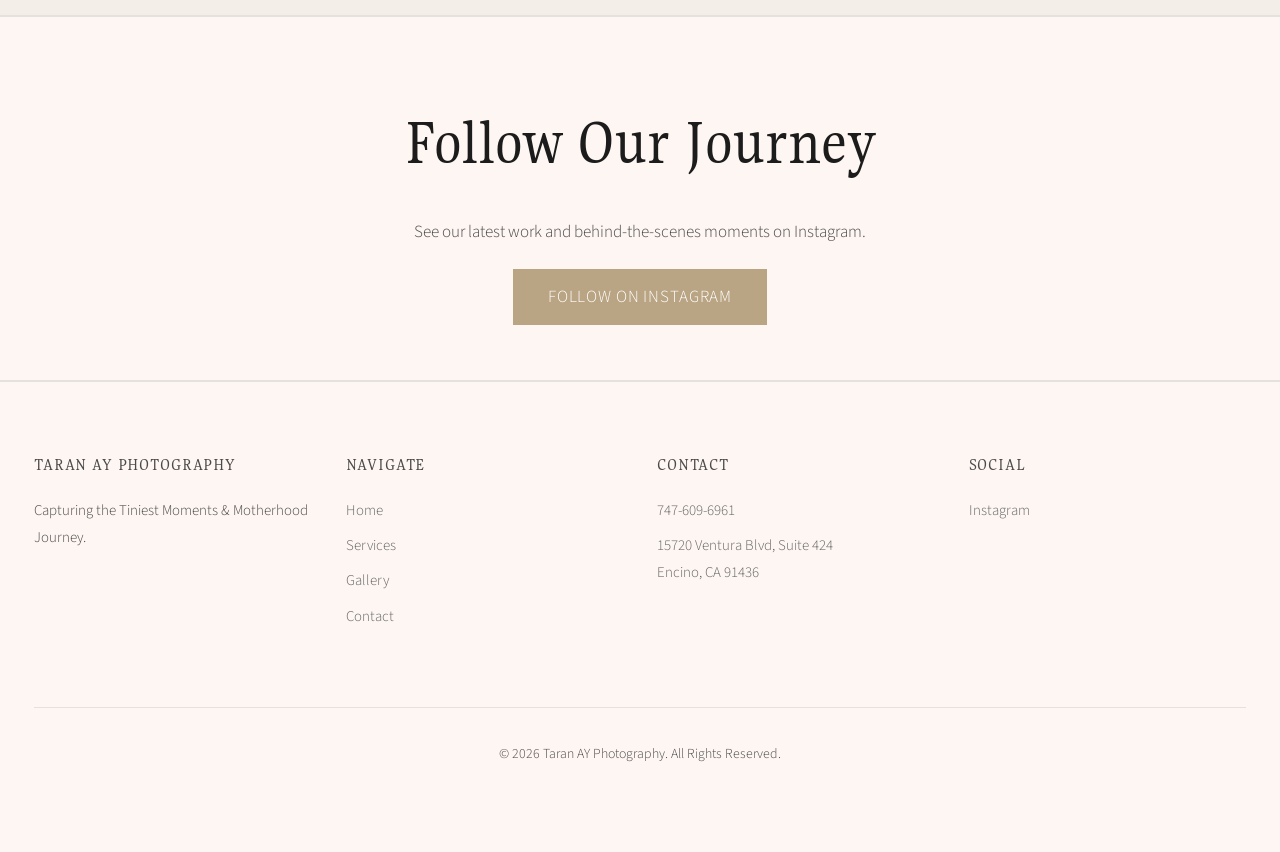
==== commit 8199e53b: "Updated text on intro section." ====
--- a/index.html
+++ b/index.html
@@ -47,13 +47,13 @@
   <main>
     <section class="page-intro">
       <div class="page-intro__image">
-        <img src="images/hero_background.jpg" alt="A beautiful vertical photograph of a mother and child">
+        <img src="images/hero_background.png" alt="A beautiful vertical photograph of a mother and child">
       </div>
       <div class="page-intro__content">
         <span class="page-intro__eyebrow">Maternity &amp; Newborn Studio</span>
-        <h1 class="page-intro__headline">Soft Moments, Beautifully Held</h1>
+        <h1 class="page-intro__headline">Welcome to Taran AY Photography</h1>
         <p class="page-intro__body">
-          Light, airy, and dreamy — a gentle studio experience for capturing your maternity glow and your baby's tiniest details, in a space made for breathing room.
+          Book your session today and turn your special moments into timeless memories.
         </p>
         <a href="https://n1458700.alteg.io/" class="page-intro__btn">Book Your Session</a>
       </div>
--- a/css/styles.css
+++ b/css/styles.css
@@ -147,7 +147,7 @@
 .mobile-nav__list { text-align: center; }
 .mobile-nav__link { display: block; font-size: 2.5rem; padding: var(--space-xs) 0; }
 
-@media (min-width: 768px) {
+@media (min-width: 992px) {
   .nav { display: block; }
   .menu-toggle { display: none; }
 }
@@ -173,9 +173,36 @@
 }
 
 .page-intro__content {
-  text-align: left;
-  width: 100%;
-  max-width: 600px;
+  position: relative;
+  z-index: 2;
+  max-width: 540px;
+  margin-left: 2vw;
+}
+.page-intro__eyebrow,
+.page-intro__headline,
+.page-intro__body {
+  color: var(--color-white);
+  text-shadow: 0 2px 12px rgba(0, 0, 0, 0.4);
+}
+.page-intro__headline {
+    font-size: clamp(2.5rem, 5vw, 4rem);
+    line-height: 1.1;
+    font-weight: 400;
+    margin-bottom: 1.5rem;
+  }
+
+  /* Change the button to the dark CTA color so it doesn't vanish */
+  .page-intro__btn {
+    background-color: var(--color-cta-dark);
+    border-color: var(--color-cta-dark);
+    color: var(--color-white);
+    box-shadow: 0 4px 10px rgba(0, 0, 0, 0.2); /* Helps the button pop */
+  }
+
+  .page-intro__btn:hover {
+    background-color: var(--color-white);
+    border-color: var(--color-white);
+    color: var(--color-cta-dark);
 }
 
 @media (max-width: 767px) {
@@ -200,7 +227,7 @@
     background-position: center 15%;
     min-height: 80vh;
     min-height: max(80vh, 700px);
-    align-items: flex-start;
+    align-items: center;
     justify-content: center;
     position: relative;
   }
@@ -211,10 +238,10 @@
     content: "";
     position: absolute;
     inset: 0;
-    background: linear-gradient(
-      to right,
-      rgba(28,28,28,0.45) 0%,
-      rgba(28,28,28,0.25) 35%,
+    background: radial-gradient(
+      circle at center,
+      rgba(28, 28, 28, 0.35) 0%,
+      rgba(28, 28, 28, 0.15) 30%,
       transparent 60%
     );
     z-index: 1;
@@ -231,6 +258,9 @@
   .page-intro__content {
     position: relative;
     z-index: 2;
+    max-width: 600px;
+    text-align: center;
+    margin: 0 auto;
   }
   .page-intro__eyebrow,
   .page-intro__headline,
@@ -338,7 +368,7 @@
 }
 
 .about-me__title {
-  font-size: clamp(1.8rem, 3vw, 2.5rem); /* Slightly larger */
+  font-size: clamp(1.8rem, 3vw, 2.5rem);
   margin-bottom: var(--space-sm);
   line-height: 1.2;
 }
@@ -347,12 +377,12 @@
   font-size: 1.2rem; /* Increased size */
   line-height: 1.6;
   color: var(--color-headings);
-  margin-bottom: var(--space-md); /* More breathing room below */
-  font-weight: 400; /* Bump up from the global 300 to add contrast */
+  margin-bottom: var(--space-md);
+  font-weight: 400;
 }
 
 .about-me__content p {
-  font-size: 1.05rem; /* Slight bump in readability */
+  font-size: 1.05rem;
   line-height: 1.8;
   color: var(--color-text);
   margin-bottom: var(--space-sm);
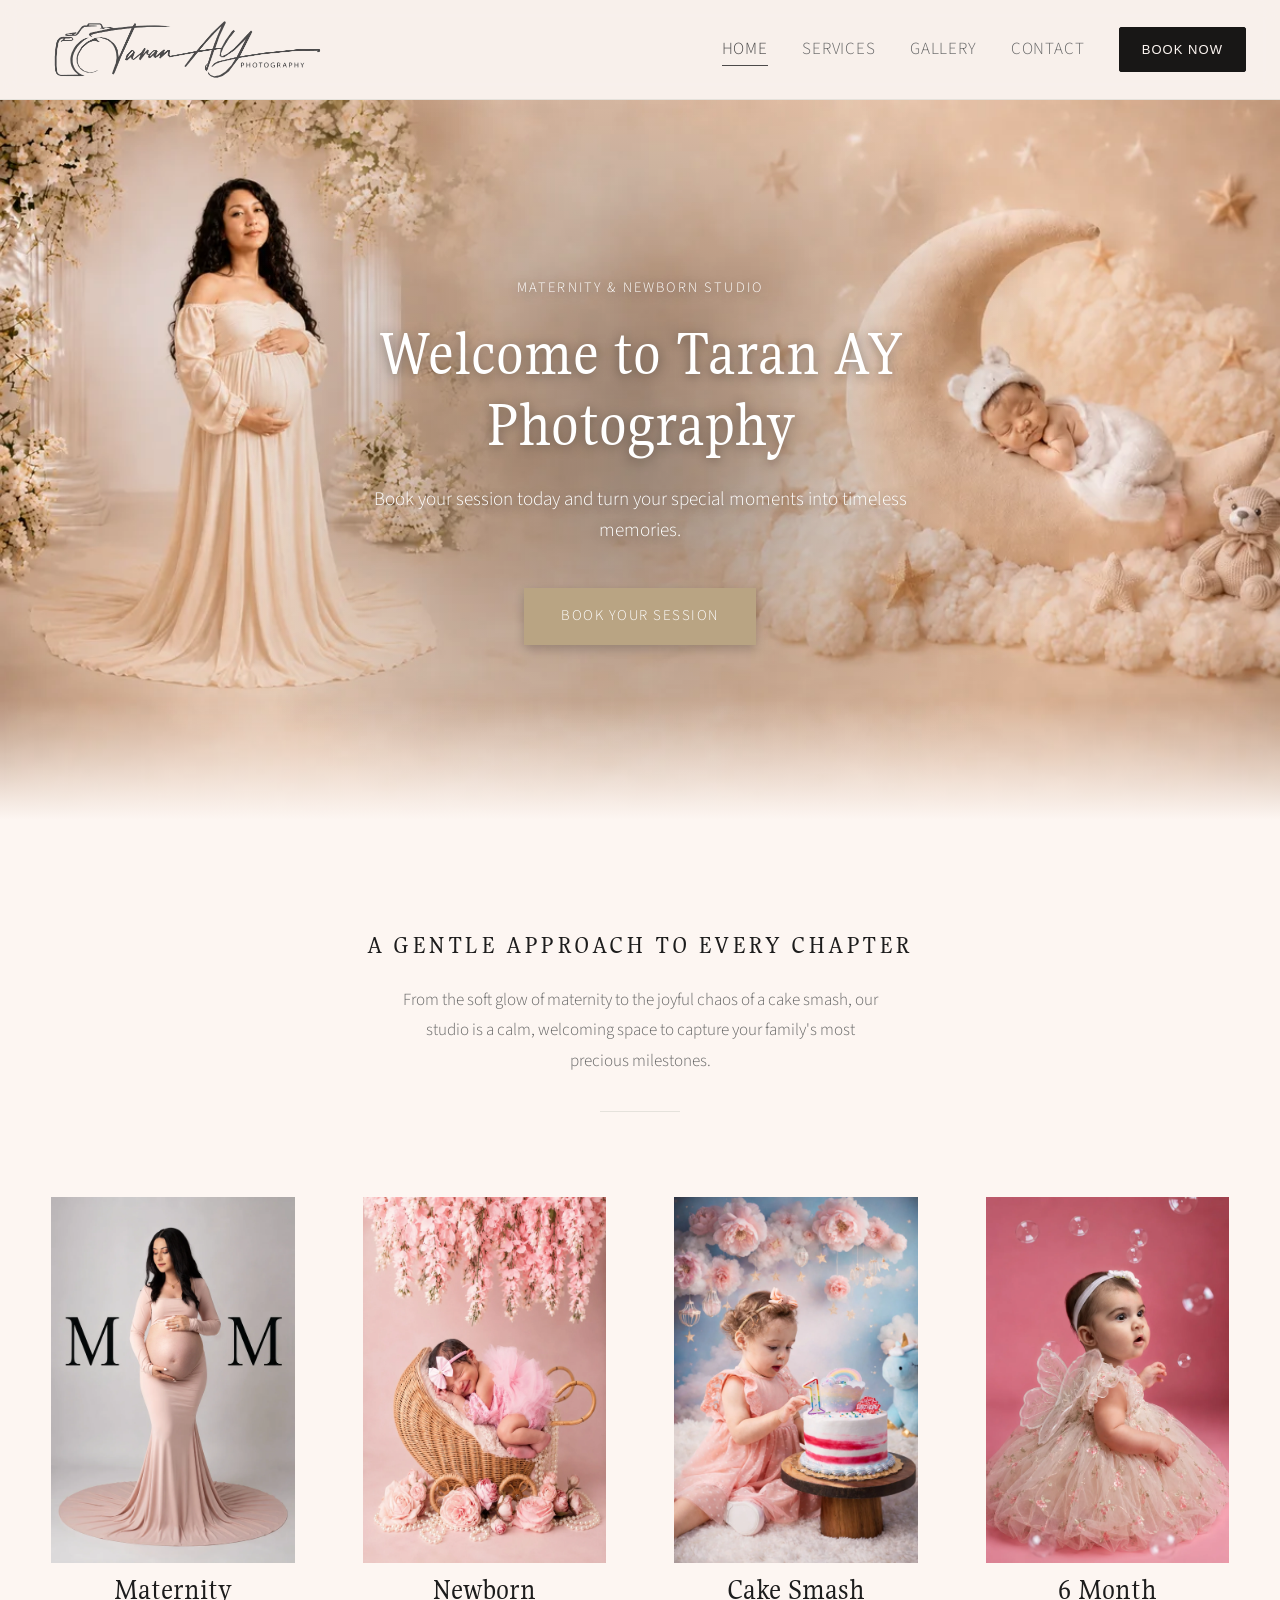
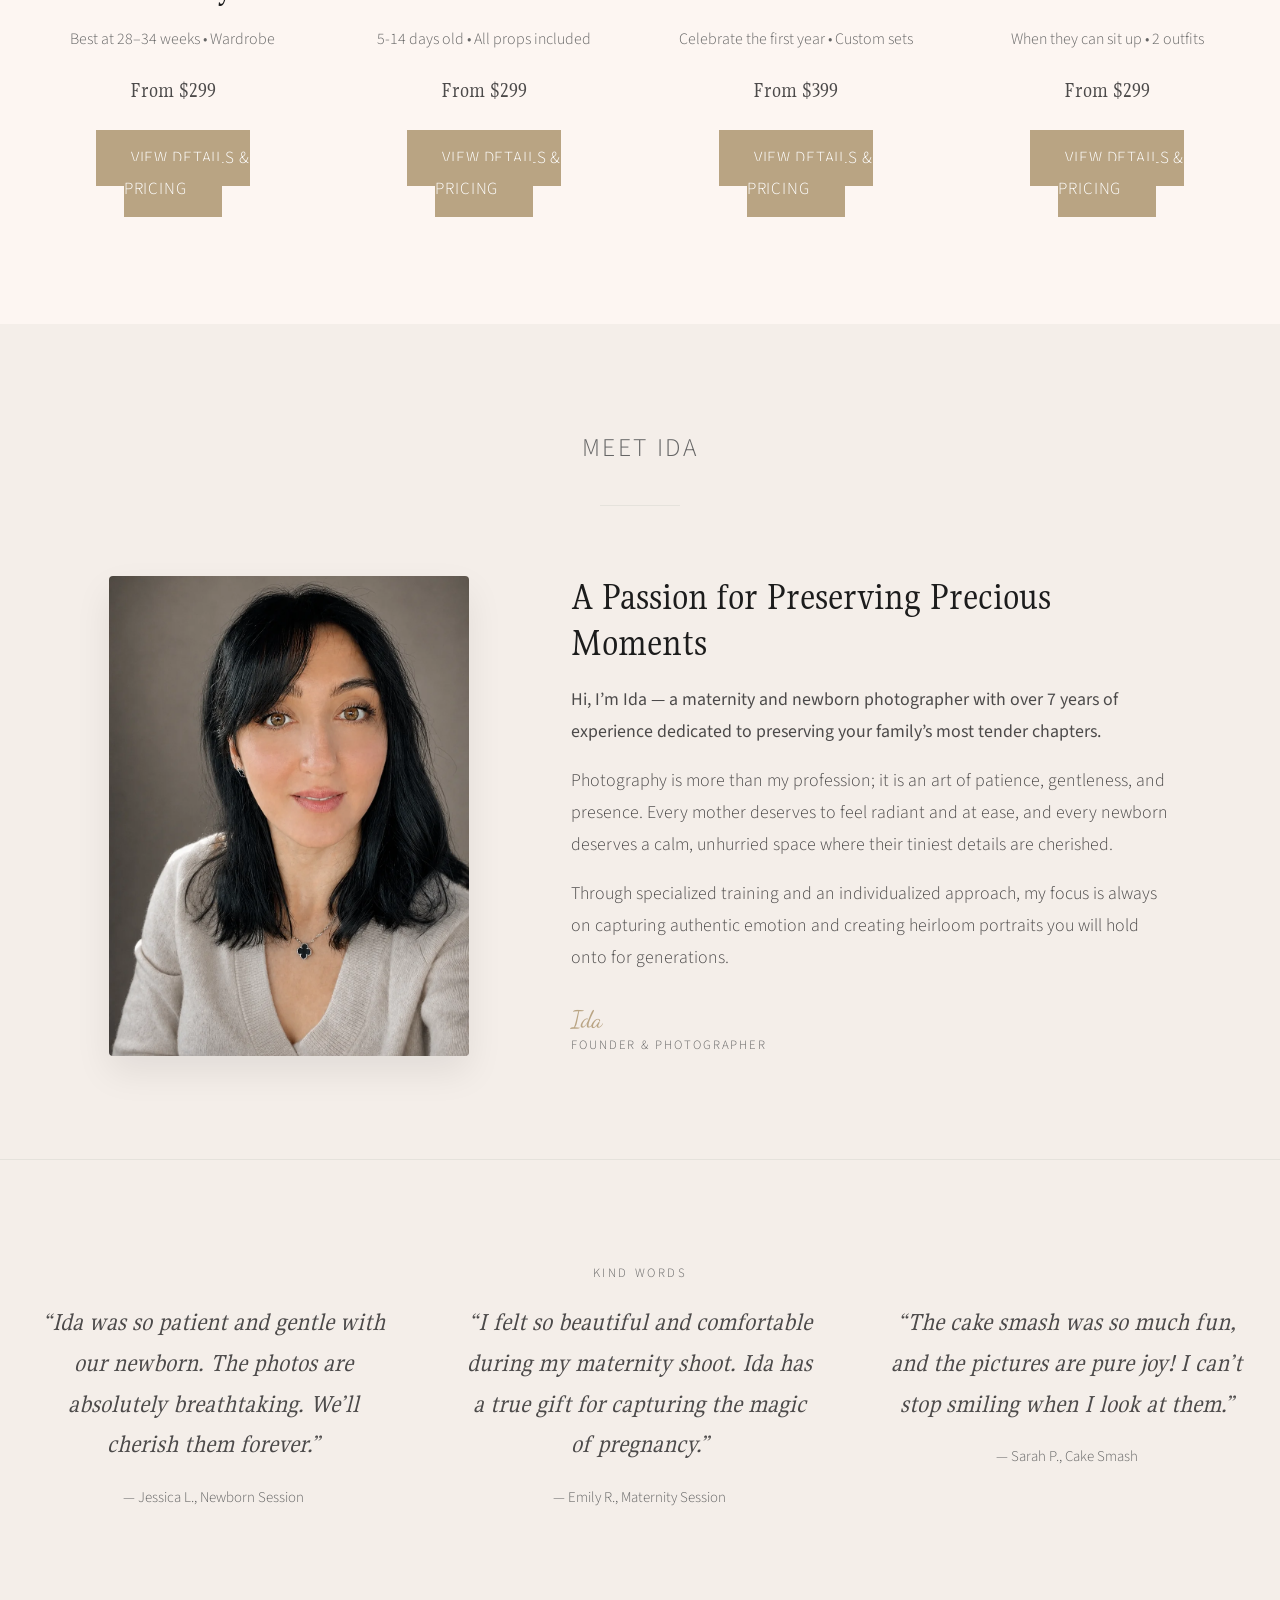
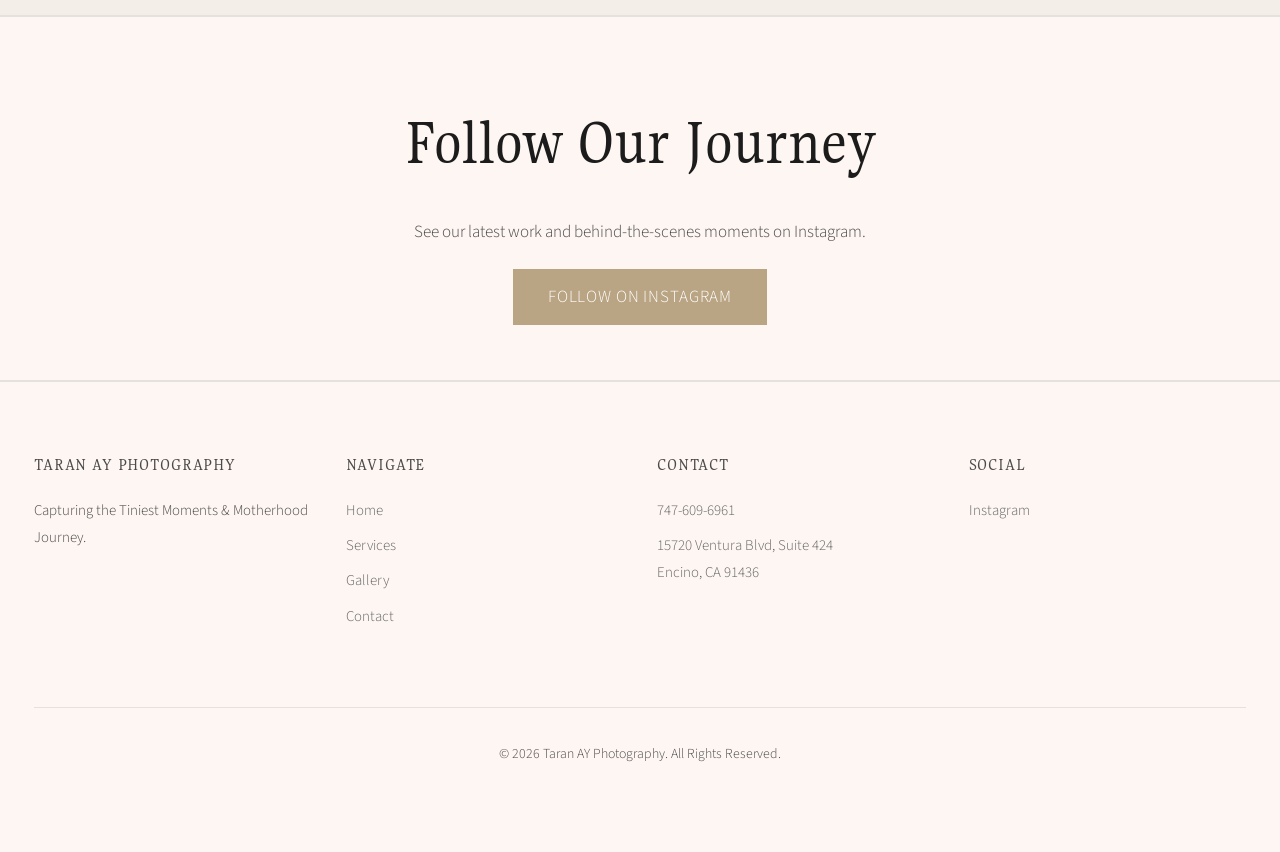
==== commit 21aa7674: "Updated images to webp format." ====
--- a/index.html
+++ b/index.html
@@ -15,7 +15,7 @@
   <header class="header">
     <div class="header__inner">
       <a href="/" class="logo">
-        <img src="/images/logo.png" alt="Taran AY Photography Logo">
+        <img src="/images/logo.webp" alt="Taran AY Photography Logo">
       </a>
       <nav class="nav" aria-label="Main navigation">
         <ul class="nav__list">
@@ -47,7 +47,7 @@
   <main>
     <section class="page-intro">
       <div class="page-intro__image">
-        <img src="images/hero_background.png" alt="A beautiful vertical photograph of a mother and child">
+        <img src="images/hero_background.webp" alt="A beautiful vertical photograph of a mother and child">
       </div>
       <div class="page-intro__content">
         <span class="page-intro__eyebrow">Maternity &amp; Newborn Studio</span>
@@ -68,7 +68,7 @@
         </div>
         <div class="category-showcase">
           <div class="service-card">
-            <a href="/services#maternity"><img src="/images/maternity.png" alt="An expectant mother during a maternity photoshoot" class="service-card__image"></a>
+            <a href="/services#maternity"><img src="/images/maternity.webp" alt="An expectant mother during a maternity photoshoot" class="service-card__image"></a>
             <h3 class="service-card__title">Maternity</h3>
             <p class="service-card__desc">Best at 28–34 weeks • Wardrobe</p>
             <p class="service-card__price">From $299</p>
@@ -77,7 +77,7 @@
             </div>
           </div>
           <div class="service-card">
-            <a href="/services#newborn"><img src="/images/newborn.png" alt="A sleeping newborn baby" class="service-card__image"></a>
+            <a href="/services#newborn"><img src="/images/newborn.webp" alt="A sleeping newborn baby" class="service-card__image"></a>
             <h3 class="service-card__title">Newborn</h3>
             <p class="service-card__desc">5-14 days old • All props included</p>
             <p class="service-card__price">From $299</p>
@@ -86,7 +86,7 @@
             </div>
           </div>
           <div class="service-card">
-            <a href="/services#cakesmash"><img src="/images/cakesmash.png" alt="A baby enjoying a cake smash" class="service-card__image"></a>
+            <a href="/services#cakesmash"><img src="/images/cakesmash.webp" alt="A baby enjoying a cake smash" class="service-card__image"></a>
             <h3 class="service-card__title">Cake Smash</h3>
             <p class="service-card__desc">Celebrate the first year • Custom sets</p>
             <p class="service-card__price">From $399</p>
@@ -95,7 +95,7 @@
             </div>
           </div>
           <div class="service-card">
-            <a href="/services#milestone"><img src="/images/6_month.png" alt="A 6-month old baby milestone photo" class="service-card__image"></a>
+            <a href="/services#milestone"><img src="/images/6_month.webp" alt="A 6-month old baby milestone photo" class="service-card__image"></a>
             <h3 class="service-card__title">6 Month</h3>
             <p class="service-card__desc">When they can sit up • 2 outfits</p>
             <p class="service-card__price">From $299</p>
@@ -116,7 +116,7 @@
 
     <div class="about-me__grid">
       <div class="about-me__image-wrapper">
-        <img src="/images/ida-portrait.png" alt="Portrait of Ida, Maternity and Newborn Photographer" class="about-me__image">
+        <img src="/images/ida-portrait.webp" alt="Portrait of Ida, Maternity and Newborn Photographer" class="about-me__image">
       </div>
 
       <div class="about-me__content">
--- a/css/styles.css
+++ b/css/styles.css
@@ -222,7 +222,7 @@
 
 @media (min-width: 992px) {
   .page-intro {
-    background-image: url('/images/hero_background.jpg');
+    background-image: url('/images/hero_background.webp');
     background-size: cover;
     background-position: center 15%;
     min-height: 80vh;
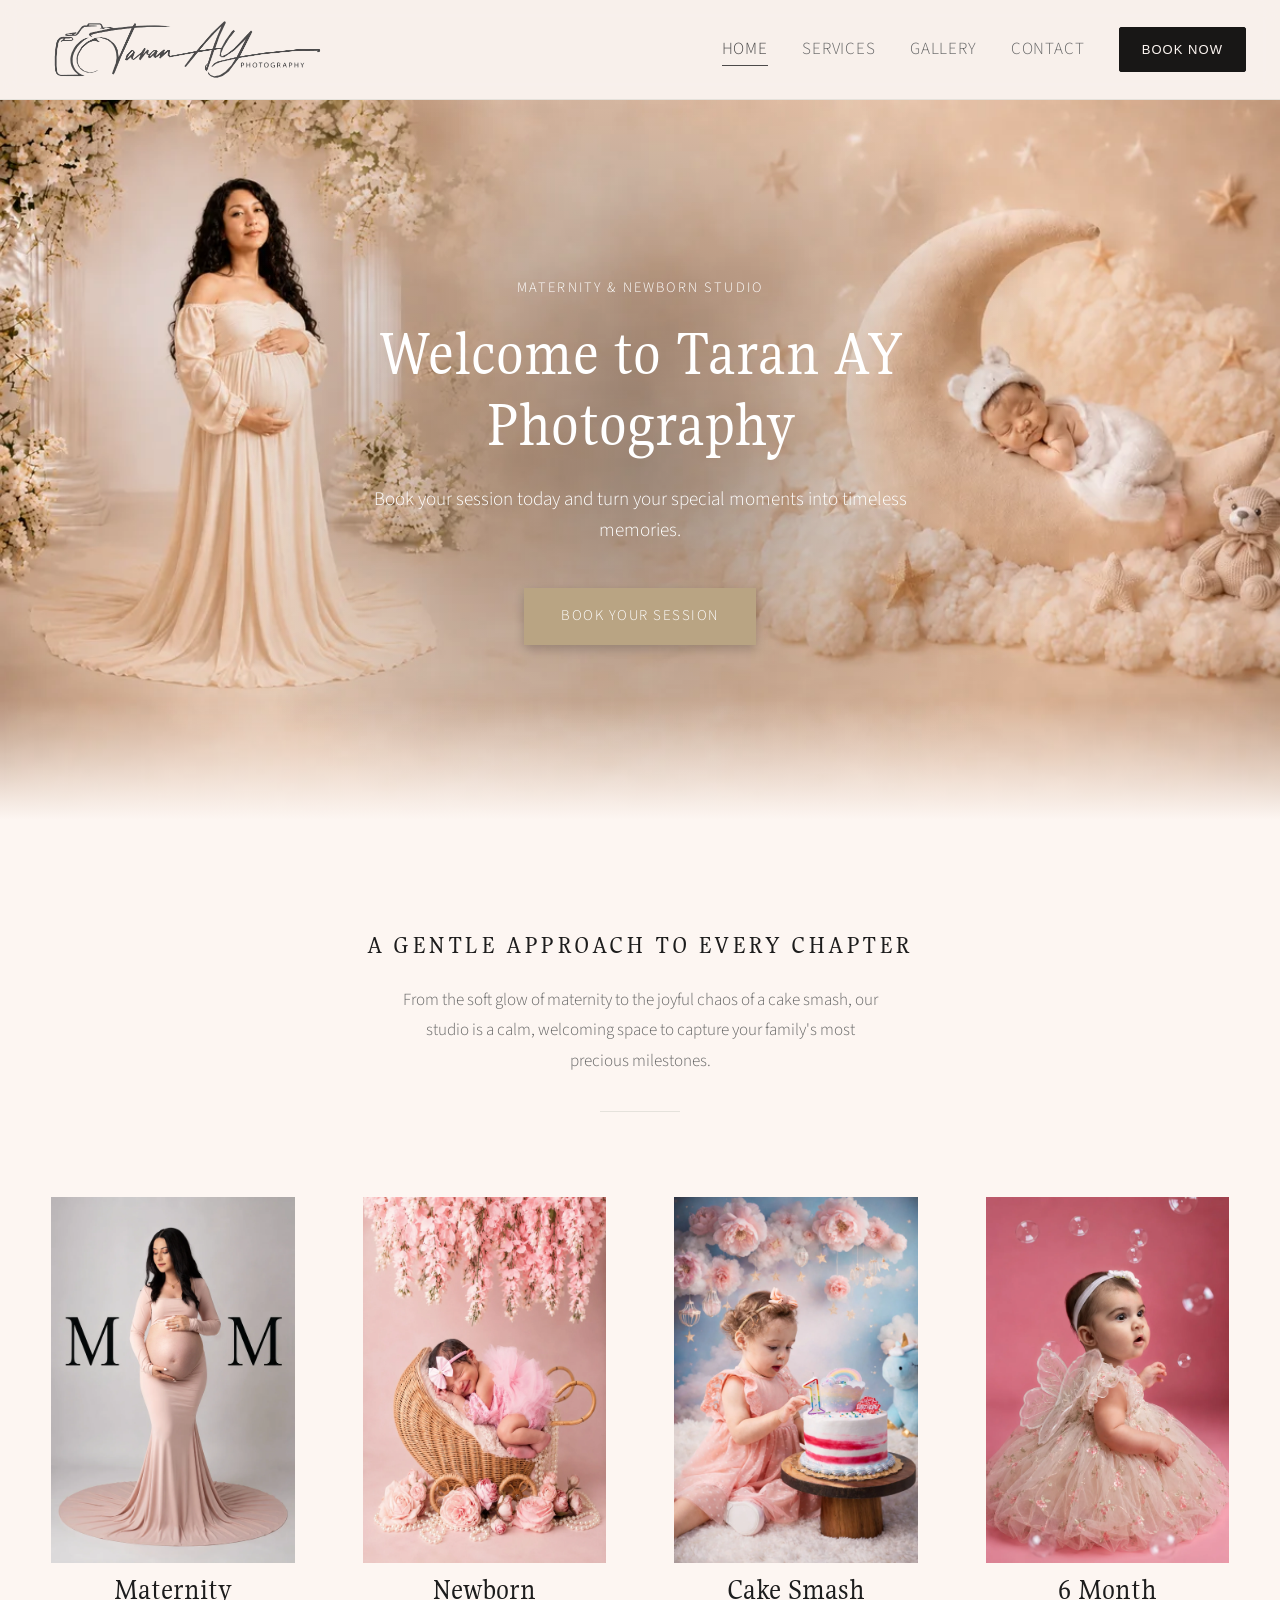
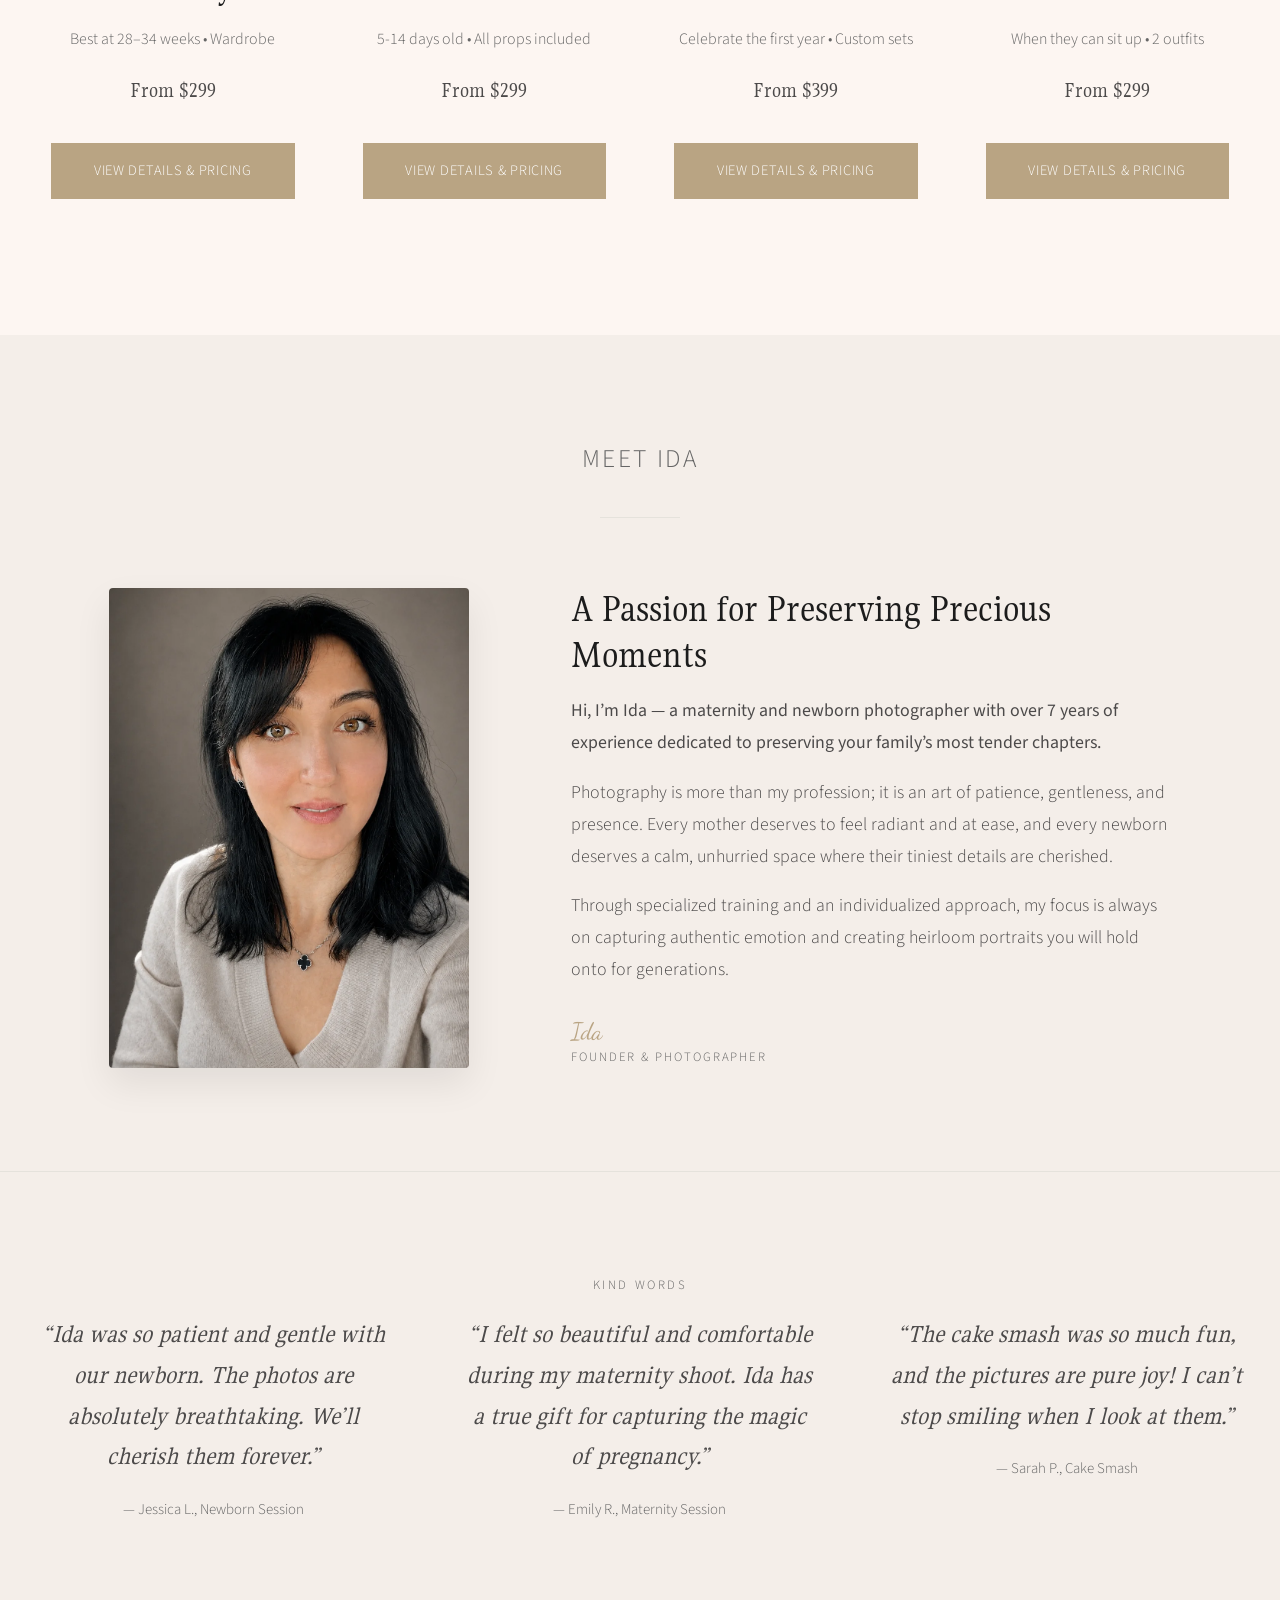
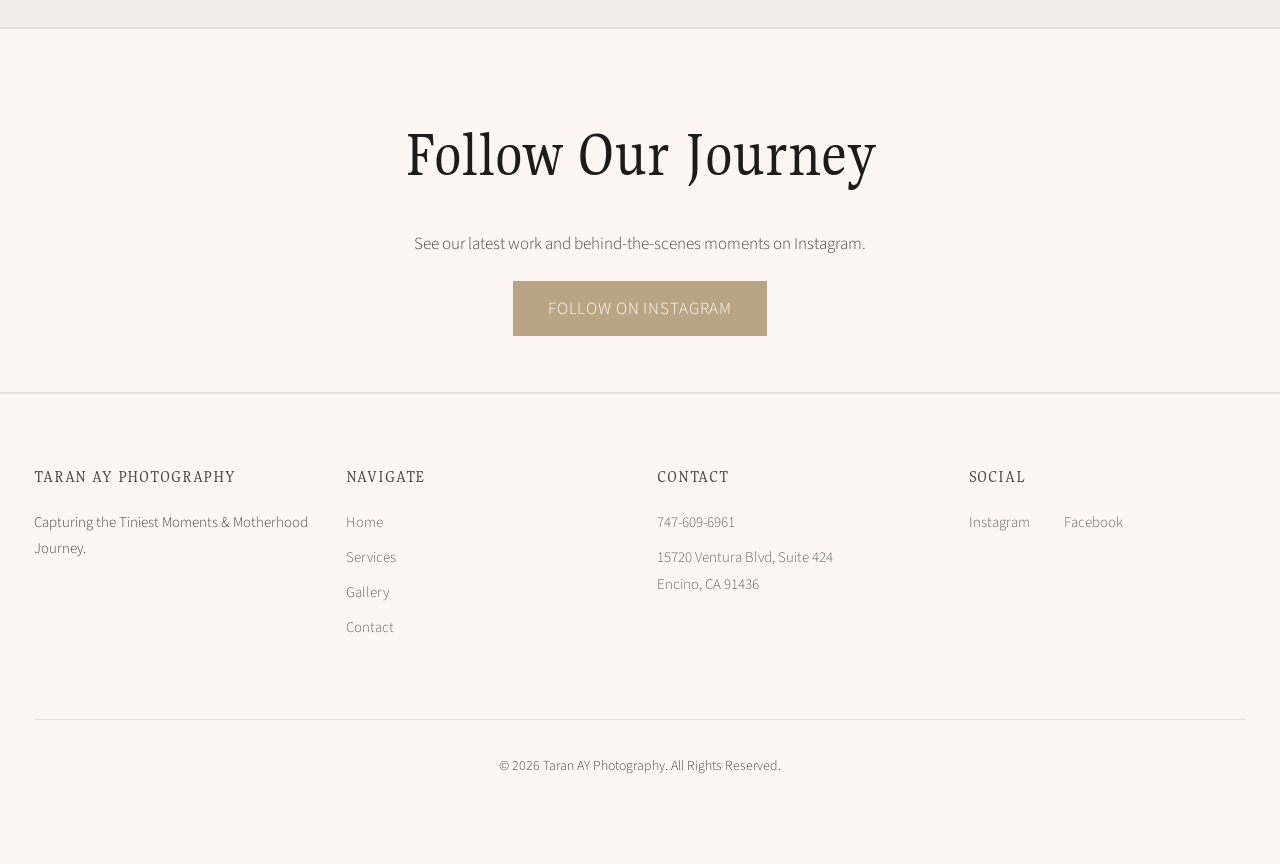
==== commit 76a5ea07: "Added Facebook link." ====
--- a/index.html
+++ b/index.html
@@ -168,6 +168,7 @@
         <h2>Follow Our Journey</h2>
         <p>See our latest work and behind-the-scenes moments on Instagram.</p>
         <a href="https://www.instagram.com/taran_ay_photography/" class="btn" target="_blank" rel="noopener noreferrer">Follow on Instagram</a>
+
       </div>
     </section>
   </main>
@@ -199,6 +200,7 @@
           <h4>Social</h4>
           <div class="footer-social">
             <a href="https://www.instagram.com/taran_ay_photography/" target="_blank" rel="noopener noreferrer">Instagram</a>
+            <a href="https://www.facebook.com/profile.php?id=61585081335807&mibextid=wwXIfr&mibextid=wwXIfr" target="_blank" rel="noopener noreferrer">Facebook</a>
           </div>
         </div>
       </div>
--- a/css/styles.css
+++ b/css/styles.css
@@ -67,13 +67,24 @@
   margin-bottom: var(--space-sm);
   color: var(--color-text-secondary);
 }
+
 a.text-link {
-  color: var(--color-text);
-  border-bottom: 1px solid var(--color-text);
-  transition: opacity var(--transition);
-}
+  display: inline-block;
+  margin-top: var(--space-md); /* Adds elegant breathing room below the gallery */
+  font-family: var(--font-body);
+  font-size: 0.85rem;
+  letter-spacing: 0.15em; /* Spreads the letters out for a fine-art look */
+  text-transform: uppercase;
+  color: var(--color-headings);
+  border-bottom: 1px solid var(--color-border); /* Creates a much softer underline */
+  padding-bottom: 4px; /* Gives the text room to breathe above the line */
+  transition: all var(--transition);
+}
+
 a.text-link:hover {
-  opacity: 0.7;
+  color: var(--color-accent);
+  border-bottom-color: var(--color-accent);
+  opacity: 1;
 }
 
 /* --- Layout & Utilities --- */
@@ -178,11 +189,17 @@
   max-width: 540px;
   margin-left: 2vw;
 }
-.page-intro__eyebrow,
-.page-intro__headline,
+.page-intro__eyebrow {
+  color: var(--color-text-secondary);
+  text-shadow: none;
+}
+.page-intro__headline {
+  color: var(--color-headings);
+  text-shadow: none;
+}
 .page-intro__body {
-  color: var(--color-white);
-  text-shadow: 0 2px 12px rgba(0, 0, 0, 0.4);
+  color: var(--color-text);
+  text-shadow: none;
 }
 .page-intro__headline {
     font-size: clamp(2.5rem, 5vw, 4rem);
@@ -207,13 +224,17 @@
 
 @media (max-width: 767px) {
   .page-intro {
-    padding: var(--space-md) var(--space-sm);
+    padding: var(--space-md) 0;
   }
   .page-intro__image {
     margin-bottom: var(--space-md);
+    width: 100%;
+    max-width: 100%;
   }
   .page-intro__content {
-    padding-right: 90px; /* clears the floating widget's footprint */
+    padding-left: var(--space-sm);
+    padding-right: 90px;
+    margin-left: 0;
   }
   .page-intro__body {
     margin-bottom: var(--space-sm);
@@ -412,14 +433,21 @@
 /* --- Category Showcase (Home) --- */
 .category-showcase {
   display: grid;
-  grid-template-columns: repeat(2, 1fr);
-  gap: var(--space-md);
+  grid-template-columns: 1fr;
+  gap: var(--space-lg);
+}
+@media (min-width: 768px) {
+  .category-showcase {
+    grid-template-columns: repeat(2, 1fr);
+    gap: var(--space-md);
+  }
 }
 @media (min-width: 992px) {
   .category-showcase {
-    grid-template-columns: repeat(4, 1fr);
-  }
-}
+    grid-template-columns: repeat(4, 1fr); /* Desktop: 4 columns */
+  }
+}
+
 .category-card { position: relative; text-align: center; }
 .category-card__image {
   aspect-ratio: 3 / 4;
@@ -451,6 +479,18 @@
 .service-card .btn {
   width: 100%;
   margin-bottom: var(--space-sm);
+  padding: 0.875rem 0.5rem;
+  font-size: 0.85rem;
+  line-height: 1.3;
+
+  /* Flexbox keeps text vertically and horizontally centered */
+  display: flex;
+  justify-content: center;
+  align-items: center;
+  text-align: center;
+
+  /* Ensures all buttons are the exact same height, even if one wraps to two lines */
+  min-height: 56px;
 }
 .service-card__gallery-link {
   font-size: 0.8125rem;
@@ -500,8 +540,21 @@
 .cta-banner p { margin-bottom: var(--space-md); max-width: 500px; margin-left: auto; margin-right: auto; }
 
 /* --- Services Page --- */
-.page-hero { text-align: center; padding: var(--space-lg) 0; border-bottom: 1px solid var(--color-border); }
-.page-hero h1 { margin-bottom: var(--space-sm); }
+.page-hero {
+    text-align: center;
+    padding: var(--space-xl) var(--space-md) var(--space-lg);
+    border-bottom: 1px solid var(--color-border);
+}
+.page-hero .eyebrow { margin-bottom: var(--space-sm); }
+.page-hero h1 {
+    font-size: clamp(2.5rem, 5vw, 3.5rem);
+    margin-bottom: var(--space-sm);
+}
+.page-hero .lead {
+  max-width: 50ch;
+  margin: 0 auto;
+}
+.page-hero .divider { margin-top: var(--space-md); }
 .pricing-grid { display: grid; grid-template-columns: 1fr; gap: var(--space-md); }
 @media (min-width: 768px) { .pricing-grid { grid-template-columns: repeat(2, 1fr); } }
 .pricing-card { border: 1px solid var(--color-border); padding: var(--space-md); display: flex; flex-direction: column; background-color: var(--color-white); }
@@ -512,21 +565,38 @@
 .pricing-card__features li { font-size: 0.9375rem; margin-bottom: var(--space-sm); display: flex; align-items: flex-start; }
 .pricing-card__features li::before { content: '•'; color: var(--color-border); margin-right: var(--space-sm); font-size: 1.25rem; line-height: 1.5; }
 .pricing-card .btn { width: 100%; text-align: center; }
+.pricing-card__note {
+  font-size: 0.8125rem;
+  line-height: 1.5;
+  color: var(--color-text-secondary);
+  border-top: 1px solid var(--color-border);
+  padding-top: var(--space-sm);
+  margin-bottom: var(--space-md);
+}
+.pricing-card .btn { width: 100%; text-align: center; }
 
 .service-gallery-grid {
   display: grid;
   grid-template-columns: repeat(2, 1fr);
   gap: var(--space-sm);
-  margin-top: var(--space-lg);
+  max-width: 1000px;
+  margin-left: auto;
+  margin-right: auto;
+  margin-top: var(--space-md);
 }
 @media (min-width: 768px) {
   .service-gallery-grid {
     grid-template-columns: repeat(3, 1fr);
+    gap: var(--space-md); /* CHANGED: Gives the smaller photos more breathing room */
   }
 }
 .service-gallery-grid img {
-  aspect-ratio: 1;
+  width: 100%;
+  height: 100%;
+  aspect-ratio: 4 / 5;
   object-fit: cover;
+  display: block;
+  border-radius: 4px;
 }
 
 /* --- Gallery Page --- */
@@ -536,6 +606,27 @@
 .gallery-item { position: relative; overflow: hidden; aspect-ratio: 3 / 4; }
 .gallery-item img { width: 100%; height: 100%; object-fit: cover; transition: transform var(--transition); }
 .gallery-item:hover img { transform: scale(1.05); }
+.gallery-filters {
+  display: flex;
+  flex-wrap: wrap;
+  justify-content: center;
+  gap: var(--space-sm);
+  margin-bottom: var(--space-lg);
+}
+.gallery-filter {
+  font-family: var(--font-body);
+  font-size: 0.8125rem;
+  letter-spacing: 0.08em;
+  text-transform: uppercase;
+  padding: 0.6rem 1.25rem;
+  border: 1px solid var(--color-border);
+  background: transparent;
+  color: var(--color-text-secondary);
+  transition: all var(--transition);
+}
+.gallery-filter:hover { border-color: var(--color-accent); color: var(--color-text); }
+.gallery-filter.active { background: var(--color-cta-dark); border-color: var(--color-cta-dark); color: var(--color-white); }
+.gallery-item.is-hidden { display: none; }
 
 /* --- Contact Page --- */
 .contact-grid { display: grid; grid-template-columns: 1fr; gap: var(--space-lg); }
@@ -590,14 +681,4 @@
   .footer-social { justify-content: flex-start; }
 }
 
-/* --- Floating Widget Fix --- */
-.y-widget-button {
-  min-width: 84px;
-  min-height: 84px;
-  padding: 8px;
-  white-space: nowrap;
-  font-size: 11px;
-}
-body.footer-visible .y-widget-button {
-  transform: translateY(-150px);
-}+
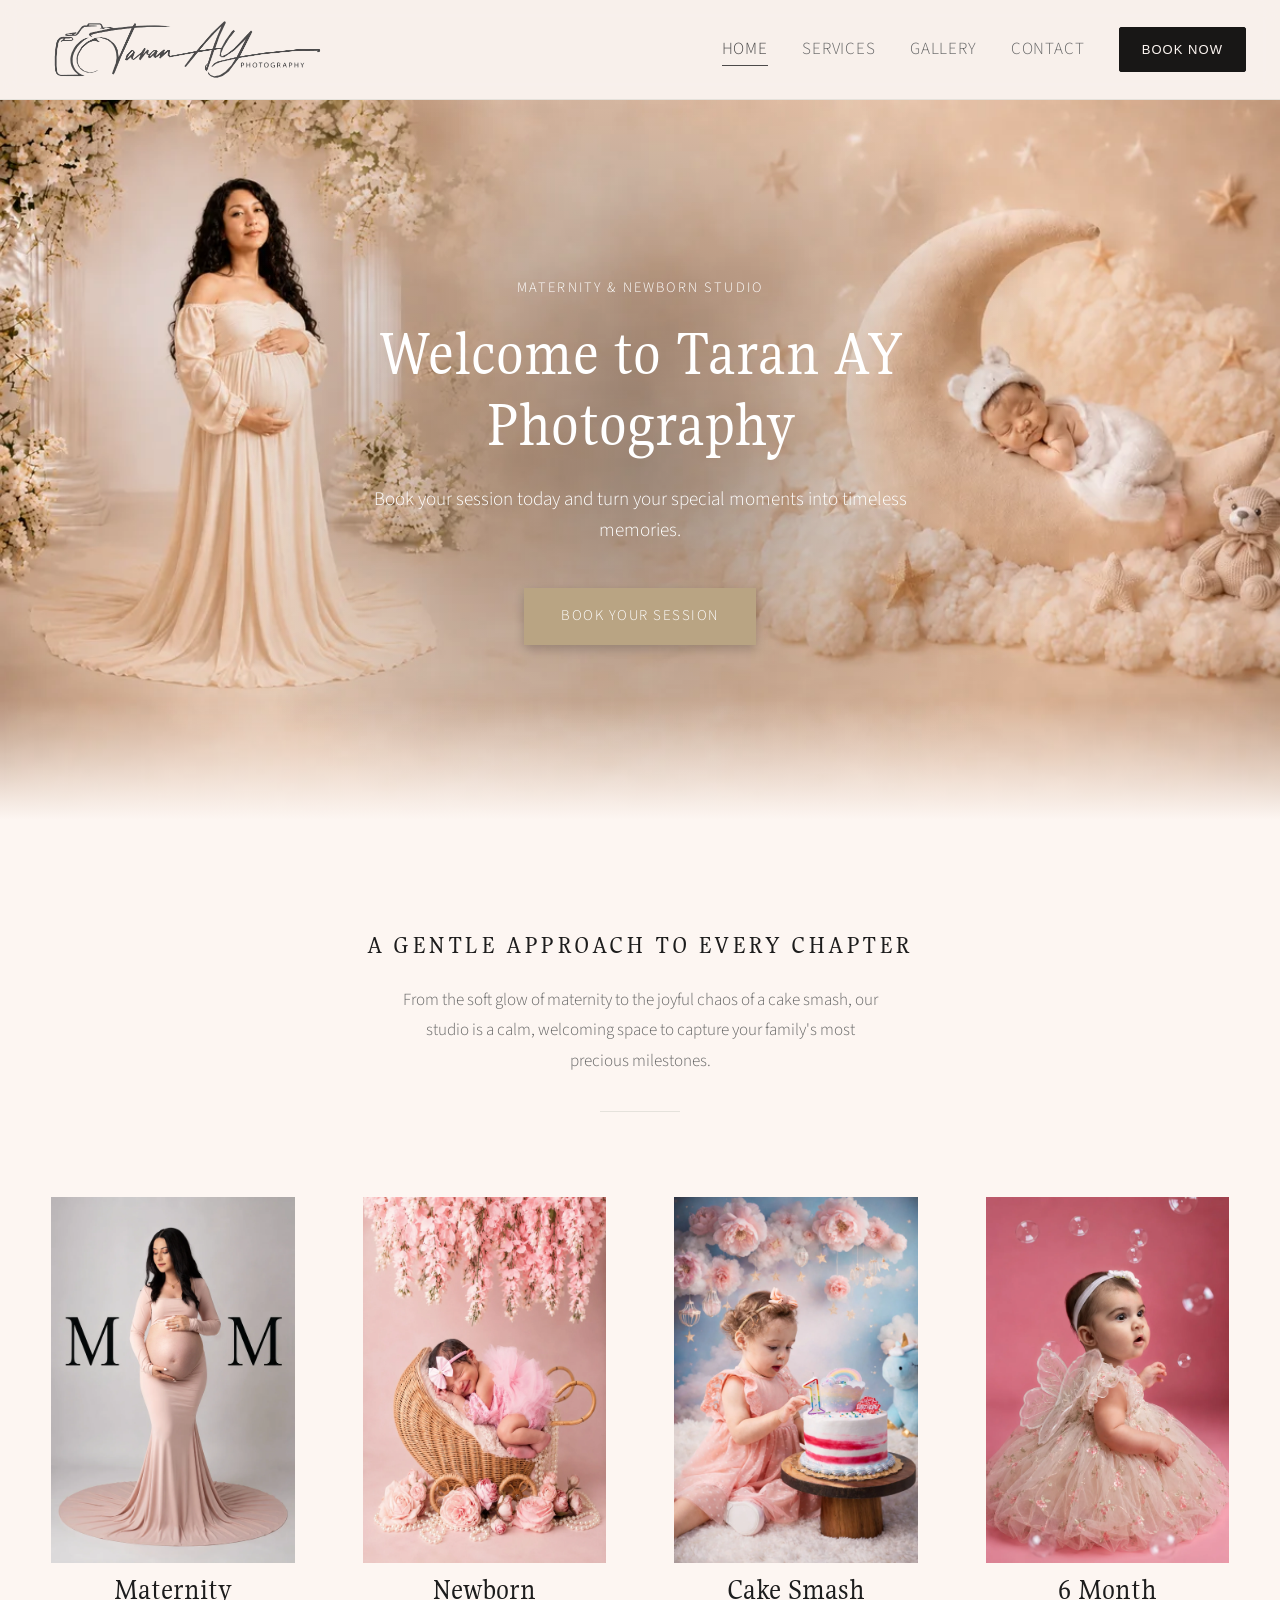
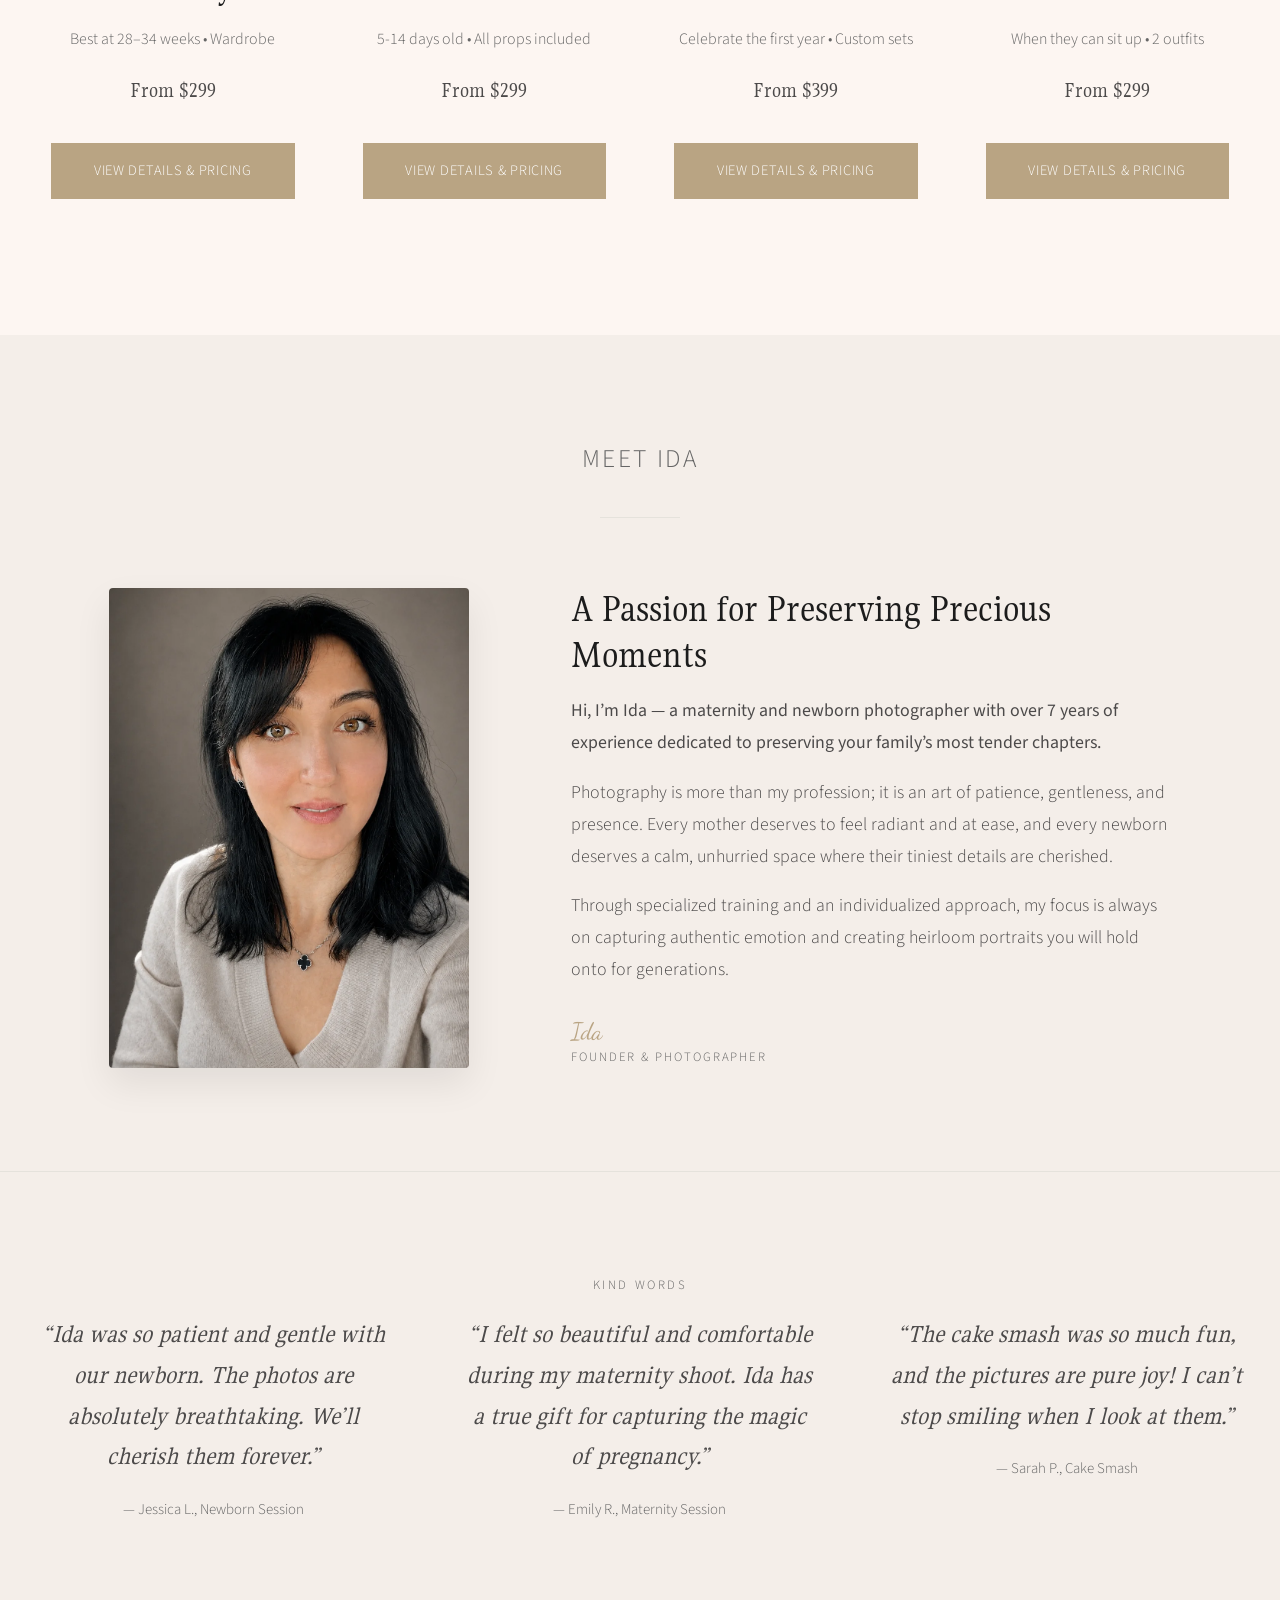
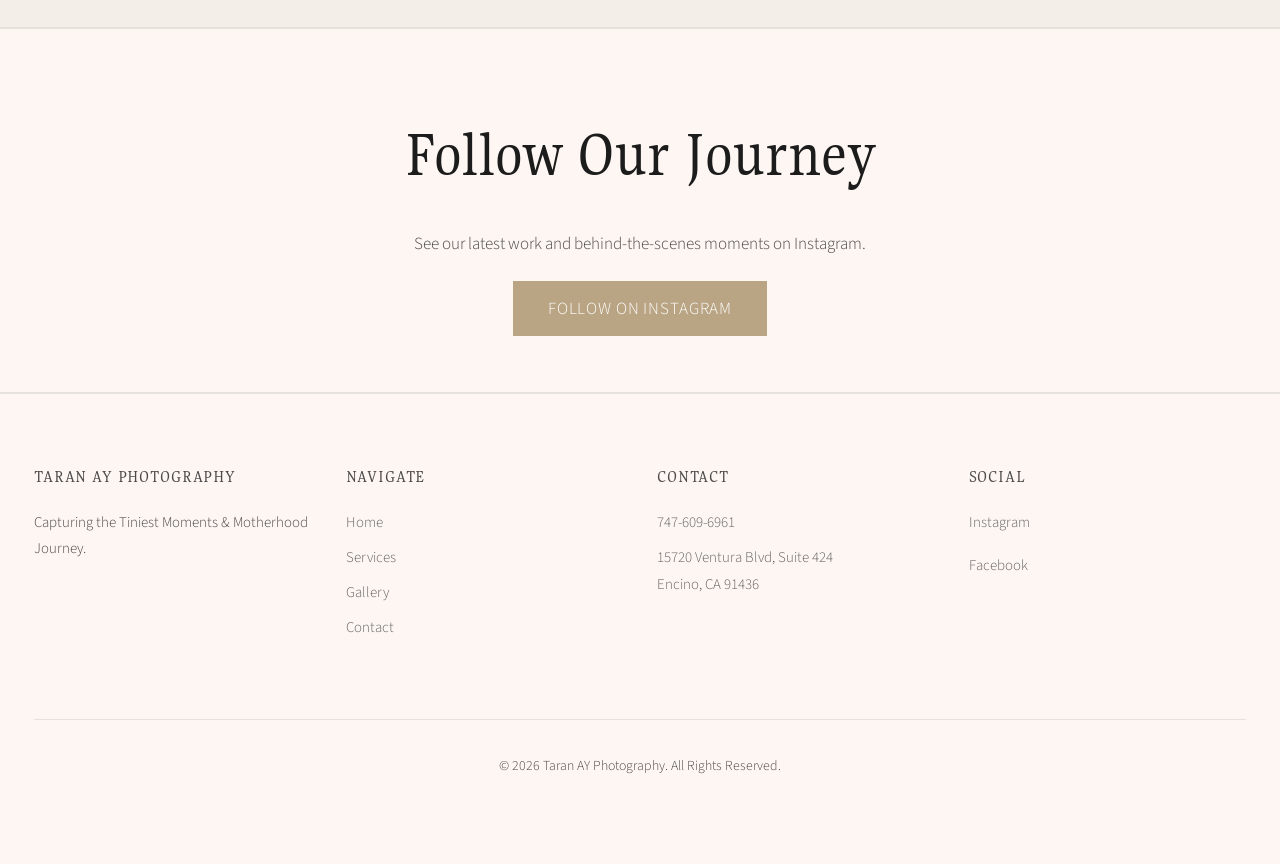
==== commit 22a7fba5: "Added email and map to the Contact page. Set facebook link under instagram." ====
--- a/index.html
+++ b/index.html
@@ -9,6 +9,27 @@
   <link rel="preconnect" href="https://fonts.gstatic.com" crossorigin>
   <link href="https://fonts.googleapis.com/css2?family=Gupter:wght@400&family=Source+Sans+Pro:wght@300&family=Dancing+Script:wght@400&display=swap" rel="stylesheet">
   <link rel="stylesheet" href="/css/styles.css">
+  <!-- Meta Pixel Code -->
+  <script>
+    !function(f,b,e,v,n,t,s)
+    {
+        if(f.fbq)return;n=f.fbq=function(){
+            n.callMethod? n.callMethod.apply(n,arguments):n.queue.push(arguments)
+        };
+        if(!f._fbq)f._fbq=n;
+        n.push=n;n.loaded=!0;
+        n.version='2.0';
+        n.queue=[];t=b.createElement(e);
+        t.async=!0;
+        t.src=v;
+        s=b.getElementsByTagName(e)[0];
+        s.parentNode.insertBefore(t,s)
+    }(window, document,'script', 'https://connect.facebook.net/en_US/fbevents.js');
+    fbq('init', '1381761253374535');
+    fbq('track', 'PageView');
+  </script>
+  <noscript><img height="1" width="1" style="display:none" src="https://www.facebook.com/tr?id=1381761253374535&ev=PageView&noscript=1"/></noscript>
+  <!-- End Meta Pixel Code -->
 </head>
 <body>
 
@@ -198,10 +219,10 @@
         </div>
         <div class="footer__column">
           <h4>Social</h4>
-          <div class="footer-social">
-            <a href="https://www.instagram.com/taran_ay_photography/" target="_blank" rel="noopener noreferrer">Instagram</a>
-            <a href="https://www.facebook.com/profile.php?id=61585081335807&mibextid=wwXIfr&mibextid=wwXIfr" target="_blank" rel="noopener noreferrer">Facebook</a>
-          </div>
+          <ul class="footer-social">
+              <li><a href="https://www.instagram.com/taran_ay_photography/" target="_blank" rel="noopener noreferrer">Instagram</a></li>
+            <li><a href="https://www.facebook.com/profile.php?id=61585081335807&mibextid=wwXIfr" target="_blank" rel="noopener noreferrer">Facebook</a></li>
+          </ul>
         </div>
       </div>
       <div class="footer__bottom">
--- a/css/styles.css
+++ b/css/styles.css
@@ -676,9 +676,35 @@
   text-align: center;
   font-size: 0.8125rem;
 }
-.footer-social { display: flex; gap: var(--space-md); justify-content: center; }
+
+.footer-social {
+  display: flex;
+  flex-direction: column;
+  gap: var(--space-xs);
+}
+
 @media (min-width: 768px) {
-  .footer-social { justify-content: flex-start; }
-}
-
-
+  .pricing-grid.pricing-grid--single {
+    grid-template-columns: 1fr;
+    max-width: 500px;
+    margin: 0 auto;
+  }
+}
+
+.contact-map {
+  margin-top: var(--space-lg);
+  border: 1px solid var(--color-border);
+  overflow: hidden;
+}
+.contact-map iframe {
+  display: block;
+}
+
+.pricing-card__note {
+  font-size: 0.8125rem;
+  color: var(--color-text-secondary);
+  font-style: italic;
+  line-height: 1.5;
+  margin-top: -0.5rem;
+  margin-bottom: var(--space-md);
+}
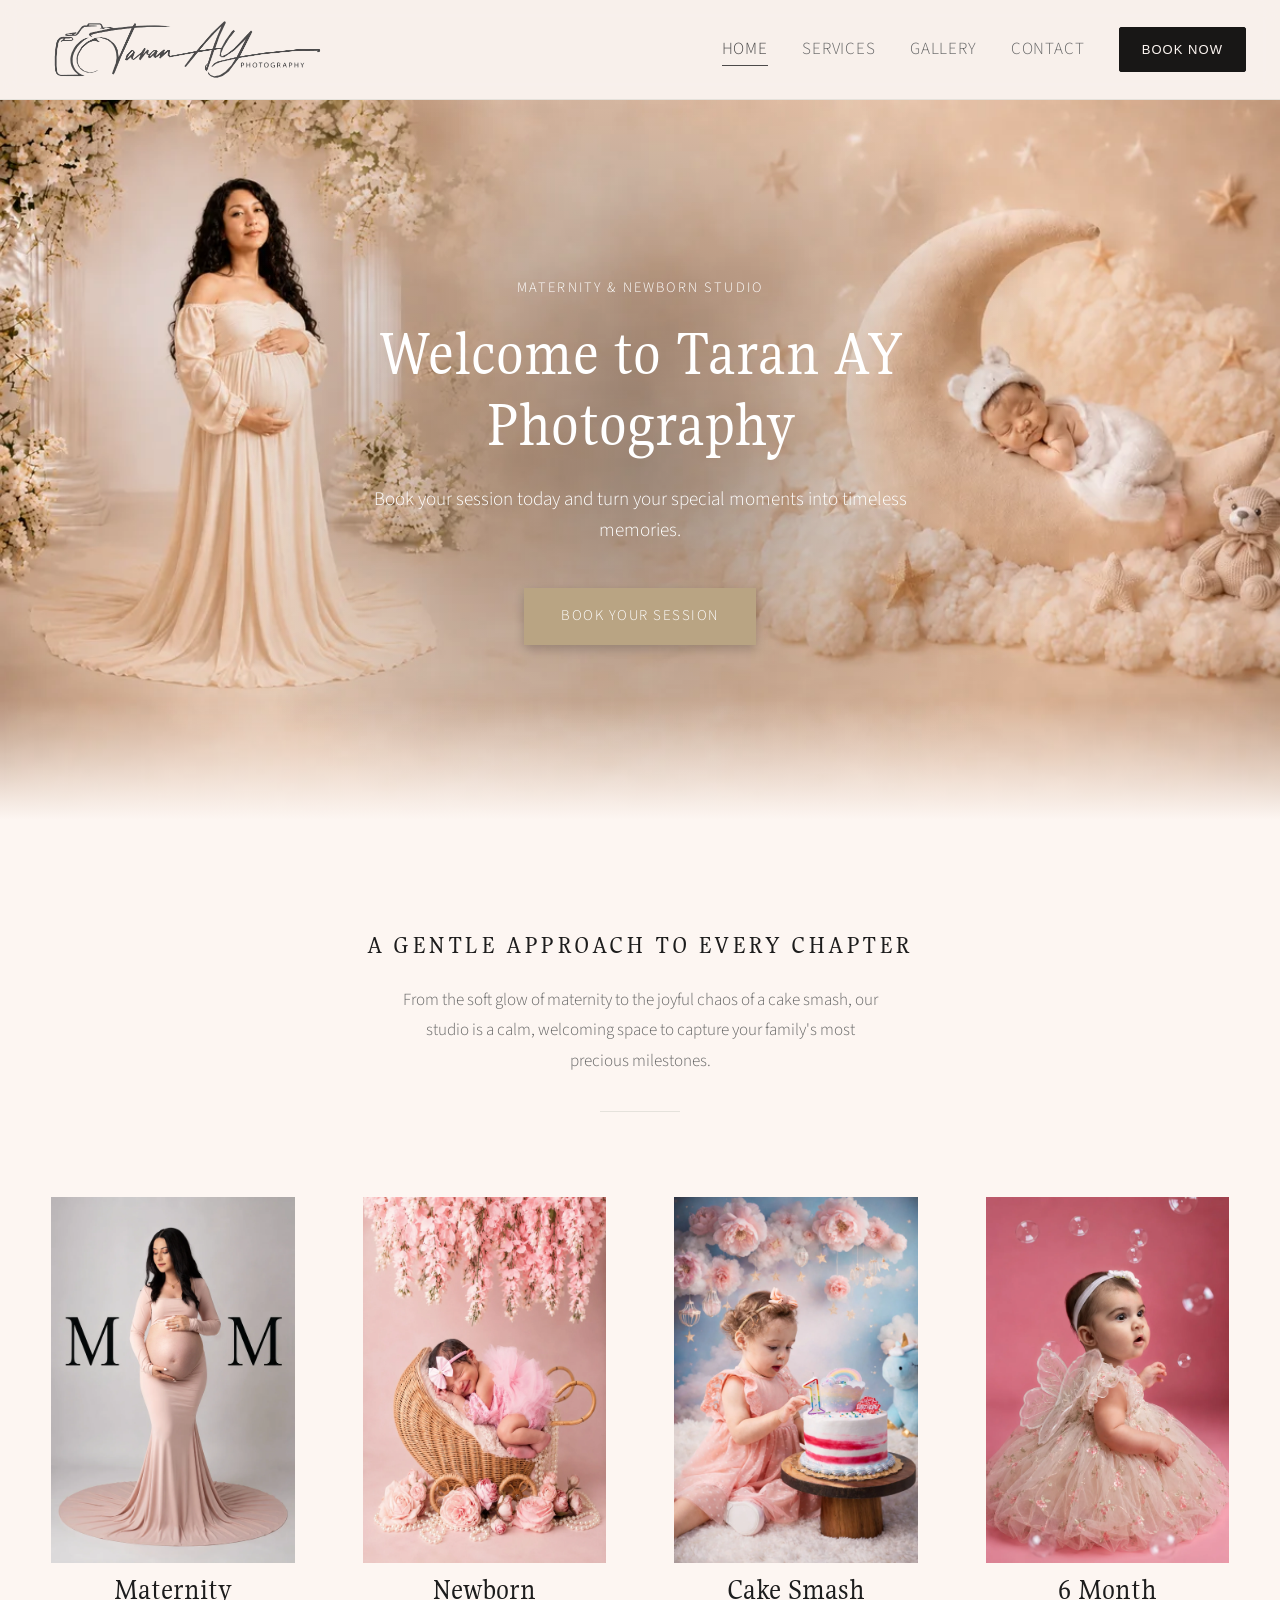
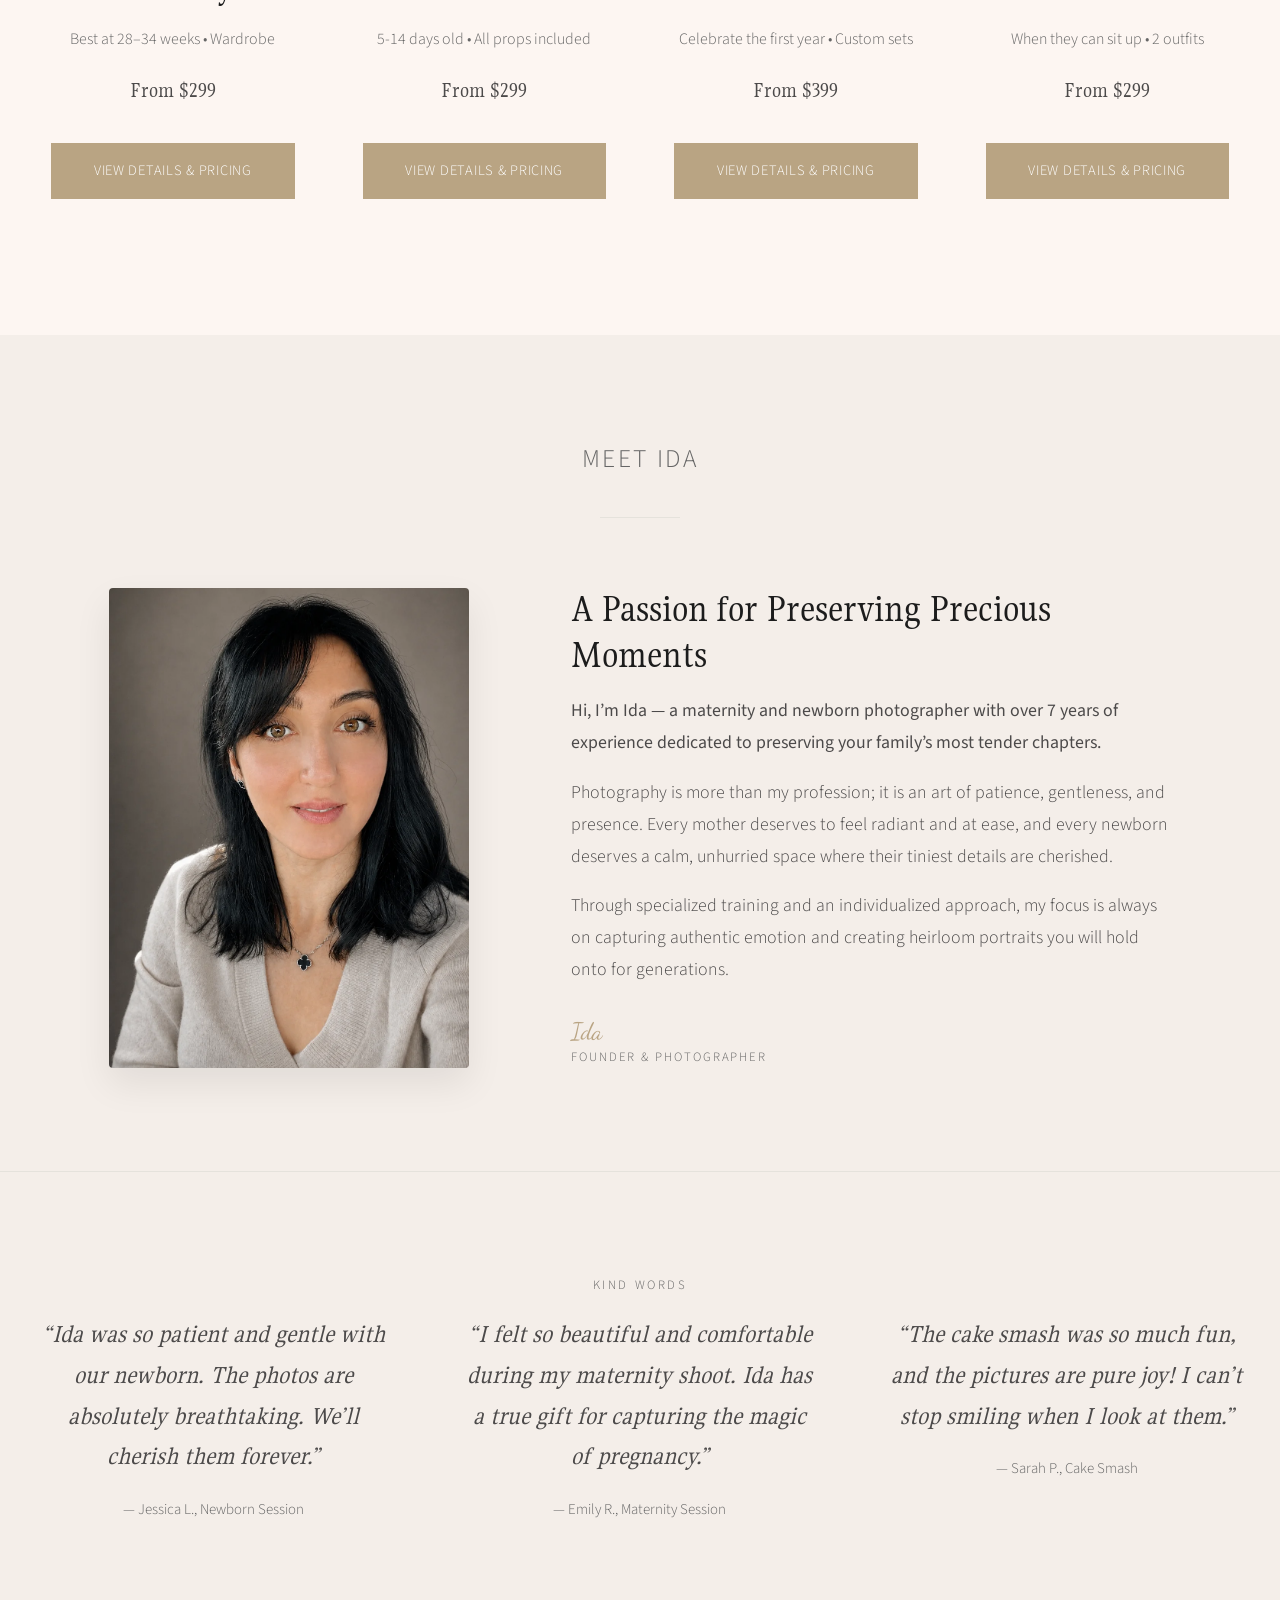
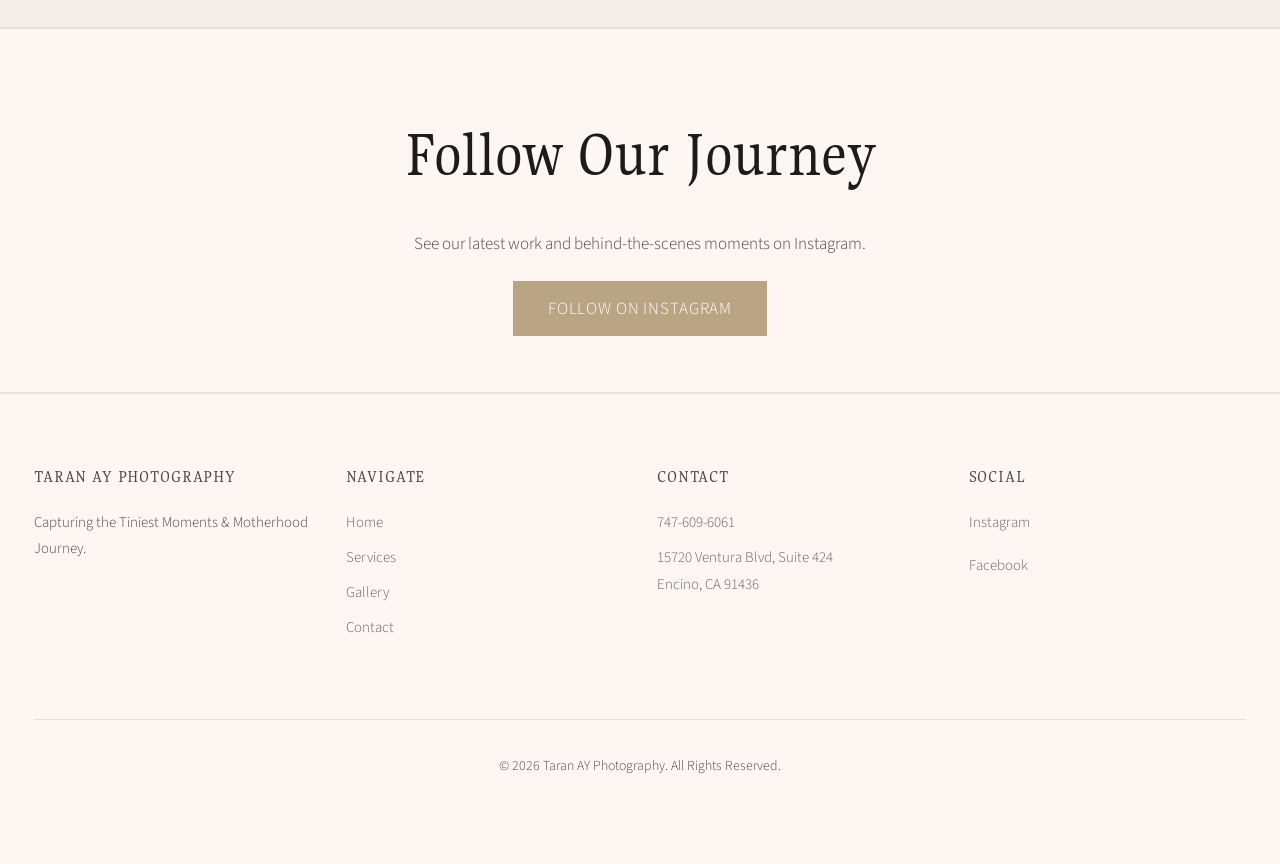
==== commit a0b8a2f4: "Updated telephone number." ====
--- a/index.html
+++ b/index.html
@@ -213,7 +213,7 @@
         <div class="footer__column">
           <h4>Contact</h4>
           <ul>
-            <li><a href="tel:747-609-6961">747-609-6961</a></li>
+            <li><a href="tel:747-609-6061">747-609-6061</a></li>
             <li>15720 Ventura Blvd, Suite 424<br>Encino, CA 91436</li>
           </ul>
         </div>
--- a/css/styles.css
+++ b/css/styles.css
@@ -700,11 +700,99 @@
   display: block;
 }
 
-.pricing-card__note {
-  font-size: 0.8125rem;
-  color: var(--color-text-secondary);
-  font-style: italic;
+
+.prep-page {
+  max-width: 680px;
+  margin: 0 auto;
+}
+.prep-page__title {
+  margin-bottom: var(--space-md);
+}
+.prep-page__list {
+  list-style: none;
+  margin: var(--space-md) 0;
+  padding: 0;
+}
+.prep-page__list li {
+  padding: var(--space-sm) 0;
+  border-bottom: 1px solid var(--color-border);
+  line-height: 1.7;
+}
+.prep-page__list li:last-child {
+  border-bottom: none;
+}
+.prep-page__list strong {
+  display: block;
+  color: var(--color-headings);
+  font-family: var(--font-heading);
+  font-size: 1.125rem;
+  margin-bottom: 0.25rem;
+}
+.prep-page__actions {
+  margin-top: var(--space-lg);
+  display: flex;
+  align-items: center;
+  gap: var(--space-md);
+  flex-wrap: wrap;
+}
+
+.prep-notice {
+  max-width: 640px;
+  margin: var(--space-lg) auto 0;
+  padding: var(--space-md) var(--space-lg);
+  border: 1px solid var(--color-border);
+  background-color: var(--color-white);
+}
+
+.prep-asterisk {
+  font-size: 1.5rem;
+  font-weight: 700;
+  vertical-align: super;
+  line-height: 0;
+}
+
+.prep-callout {
+  margin-top: var(--space-lg);
+}
+.prep-callout__link {
+  display: block;
+  max-width: 640px;
+  margin: 0 auto;
+  padding: var(--space-sm) var(--space-md);
+  font-size: 1.0625rem;
   line-height: 1.5;
-  margin-top: -0.5rem;
-  margin-bottom: var(--space-md);
-}
+  color: var(--color-cta-dark);
+  background-color: rgba(185, 164, 131, 0.18); /* soft tan tint of --color-accent */
+  border: 2px solid var(--color-accent);
+  transition: background-color var(--transition);
+}
+.prep-callout__link:hover {
+  background-color: rgba(185, 164, 131, 0.3);
+  opacity: 1;
+}
+.prep-callout__tag {
+  font-weight: 700;
+  text-transform: uppercase;
+  letter-spacing: 0.03em;
+}
+.prep-notice__title {
+  font-size: 1.125rem;
+  letter-spacing: 0.05em;
+  text-transform: uppercase;
+  margin-bottom: var(--space-sm);
+  color: var(--color-headings);
+}
+.prep-notice p {
+  font-size: 0.9375rem;
+  margin-bottom: var(--space-sm);
+}
+.prep-notice__list {
+  margin: 0 0 var(--space-sm);
+  padding-left: 1.25rem;
+  list-style: disc;
+}
+.prep-notice__list li {
+  font-size: 0.9375rem;
+  margin-bottom: var(--space-xs);
+  line-height: 1.6;
+}
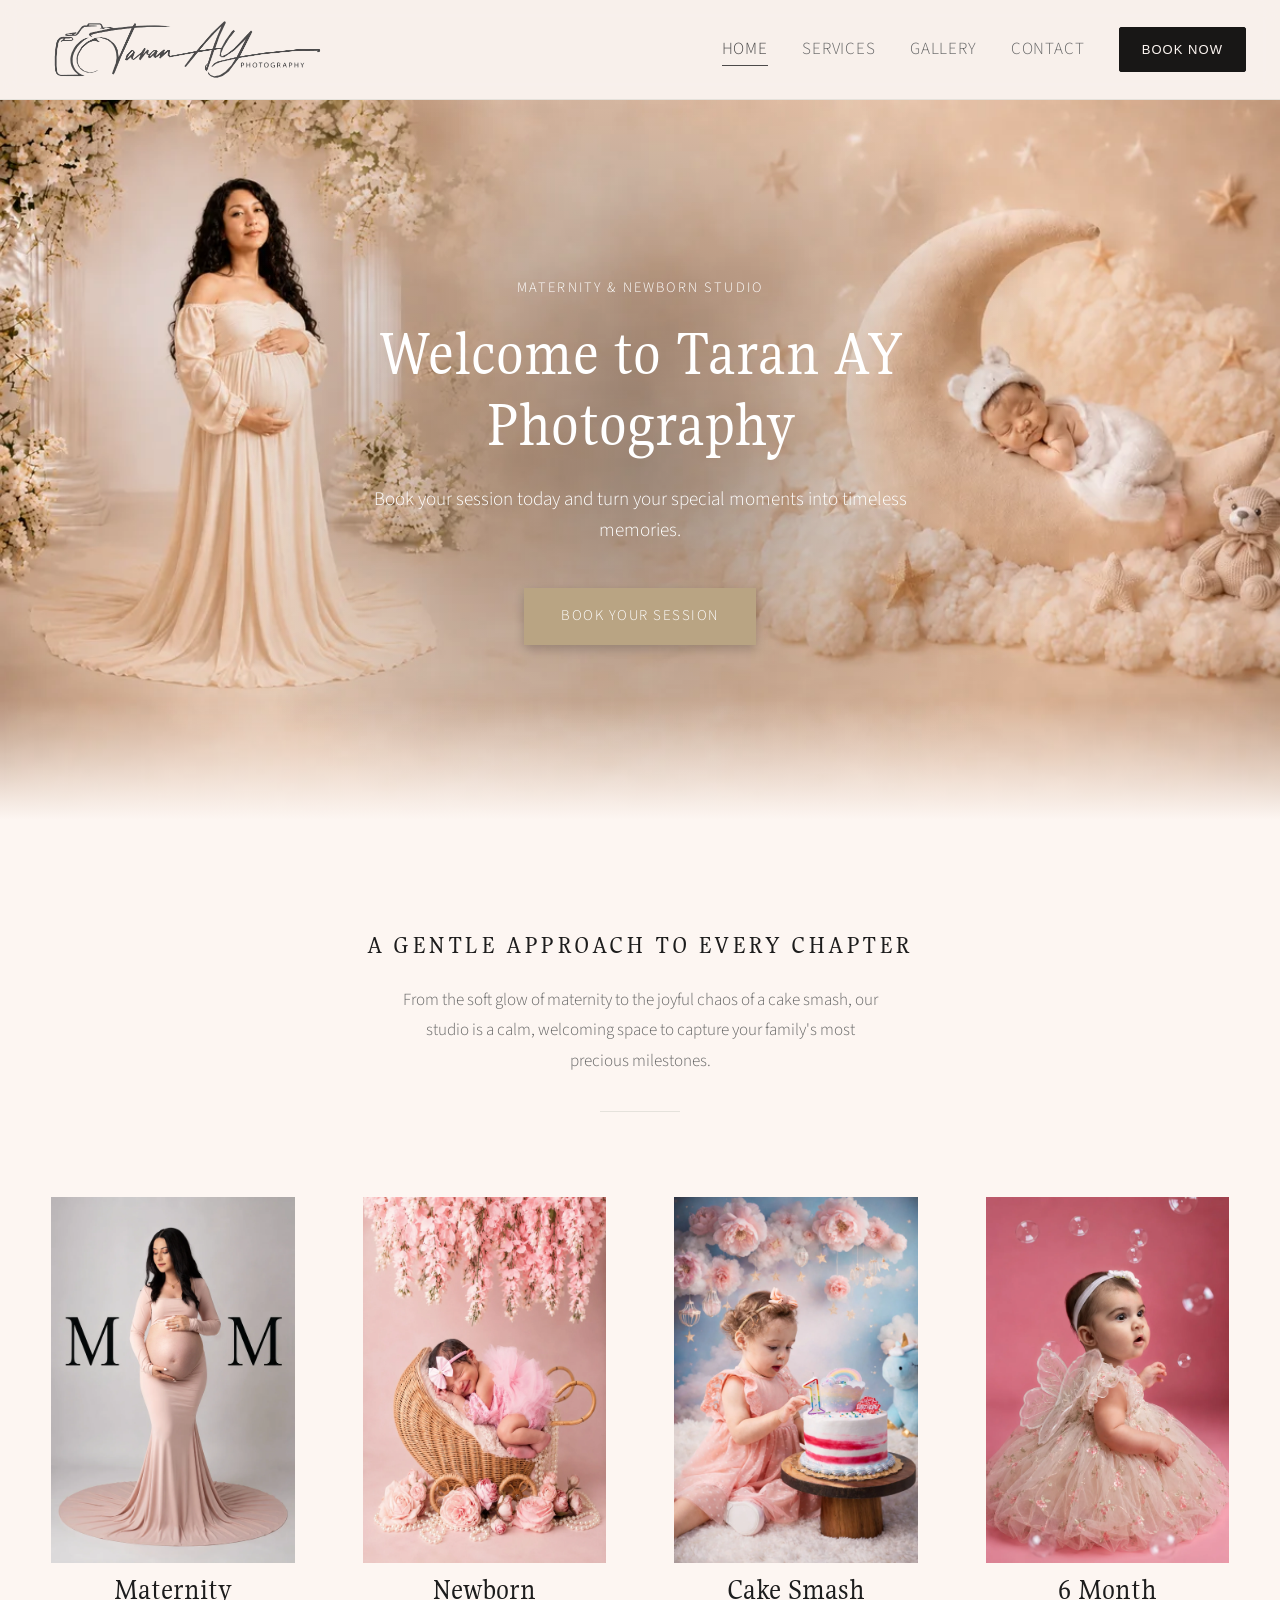
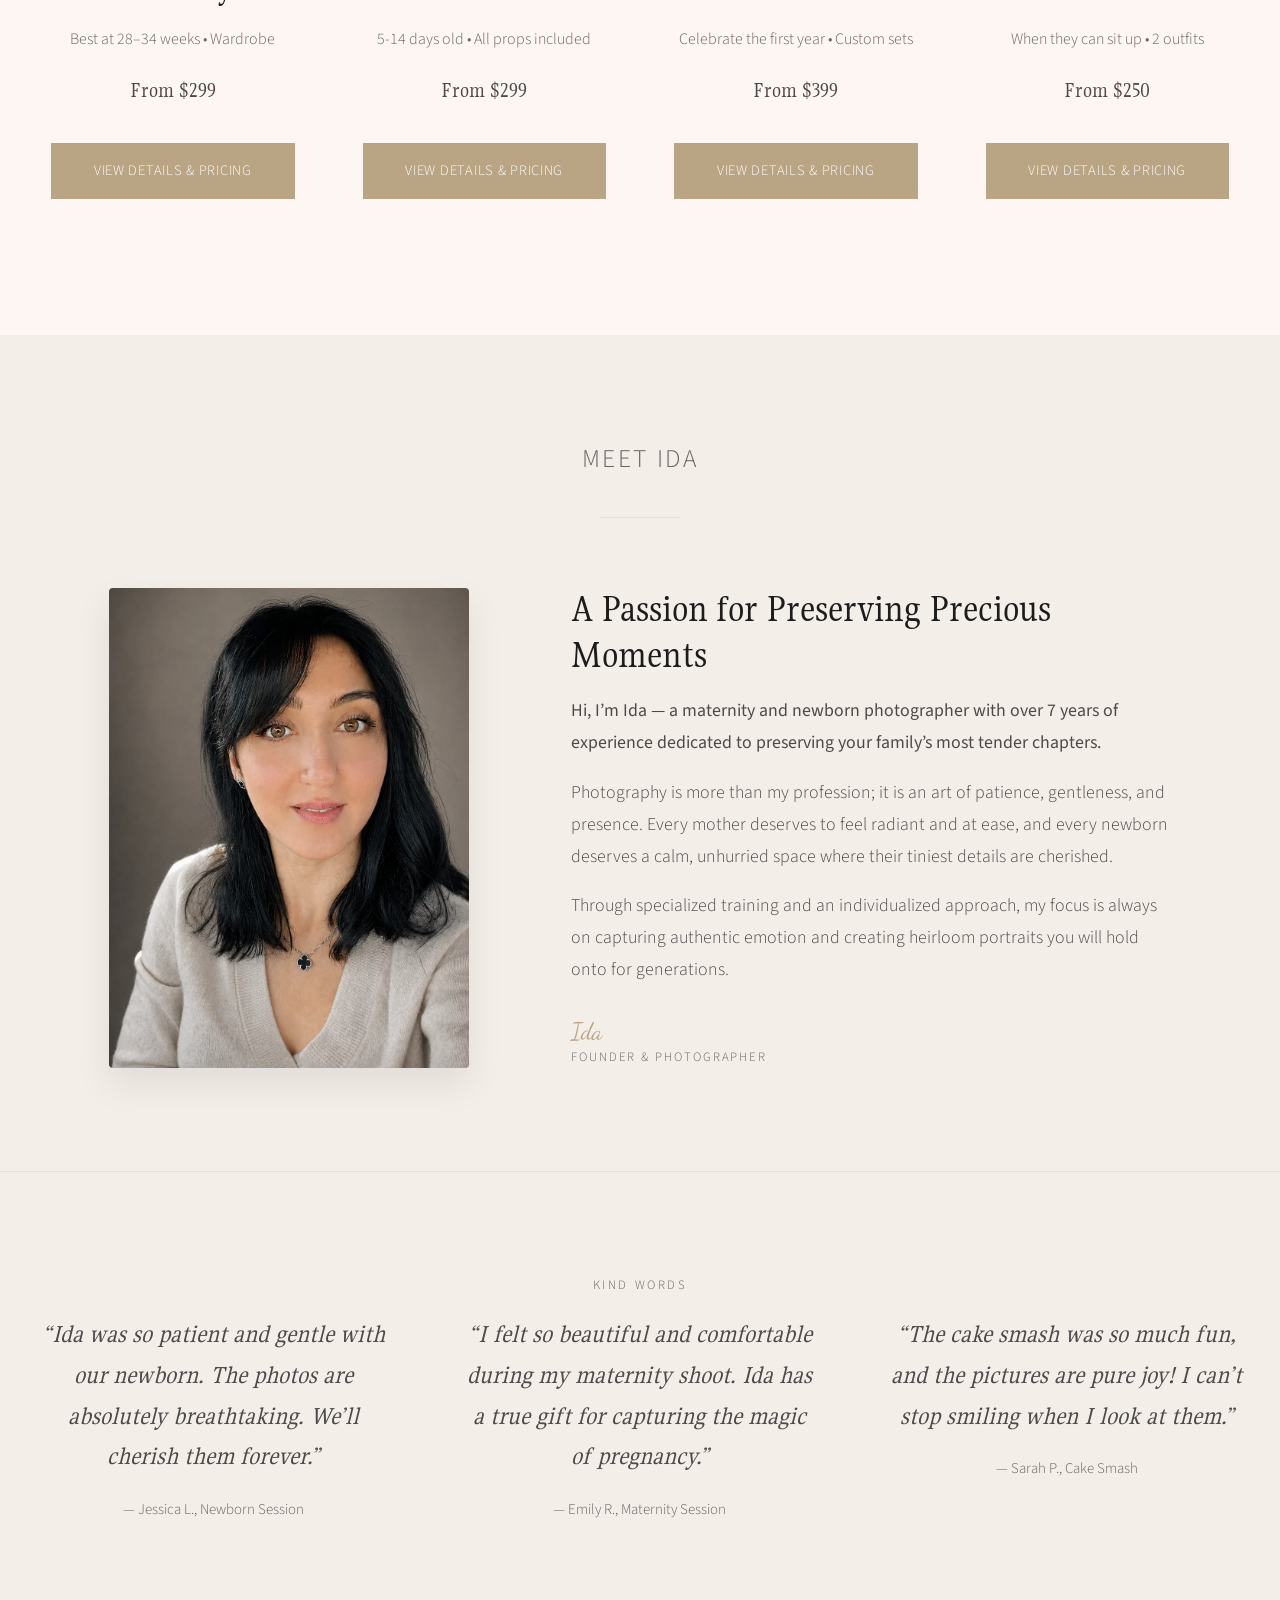
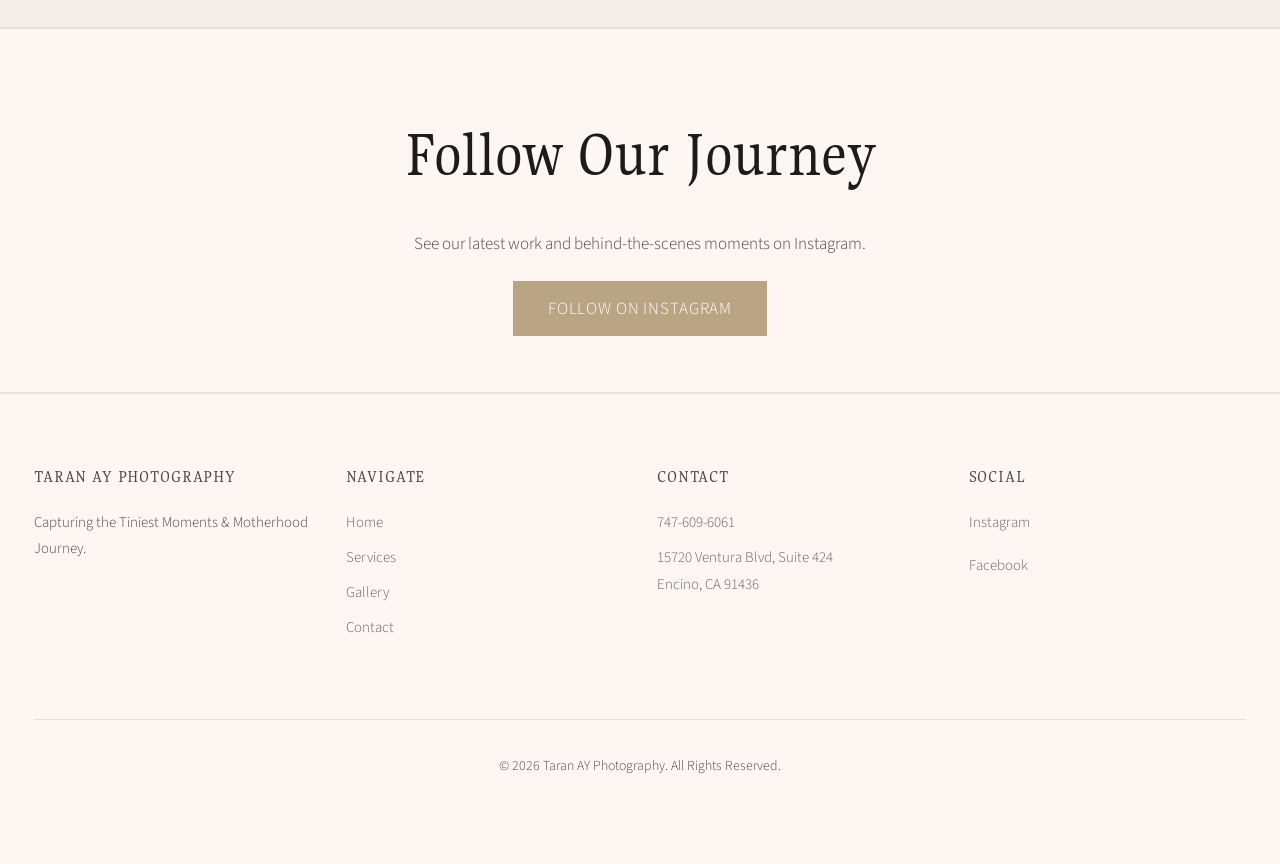
==== commit 1cb720fa: "Updated price for 6 Months Milestone package." ====
--- a/index.html
+++ b/index.html
@@ -119,7 +119,7 @@
             <a href="/services#milestone"><img src="/images/6_month.webp" alt="A 6-month old baby milestone photo" class="service-card__image"></a>
             <h3 class="service-card__title">6 Month</h3>
             <p class="service-card__desc">When they can sit up • 2 outfits</p>
-            <p class="service-card__price">From $299</p>
+            <p class="service-card__price">From $250</p>
             <div class="service-card__actions">
               <a href="/services#milestone" class="btn">View Details & Pricing</a>
             </div>
